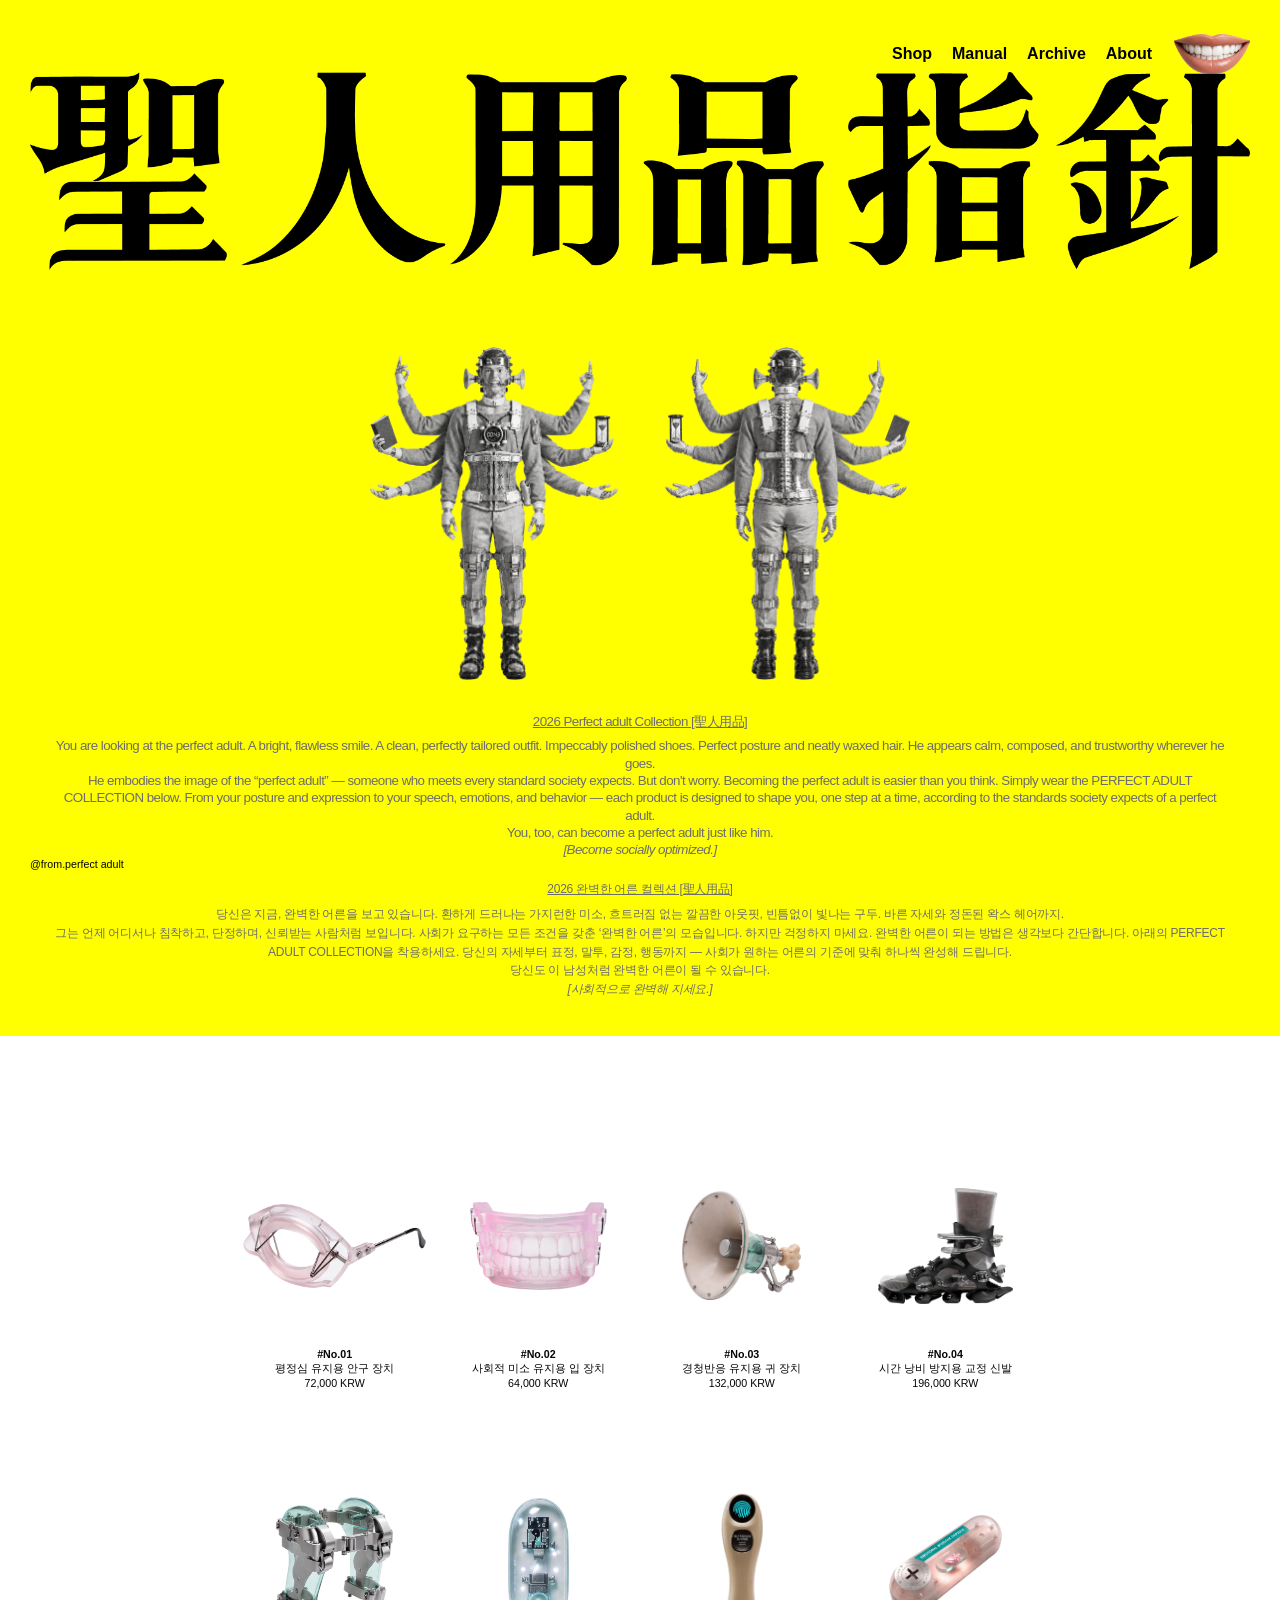
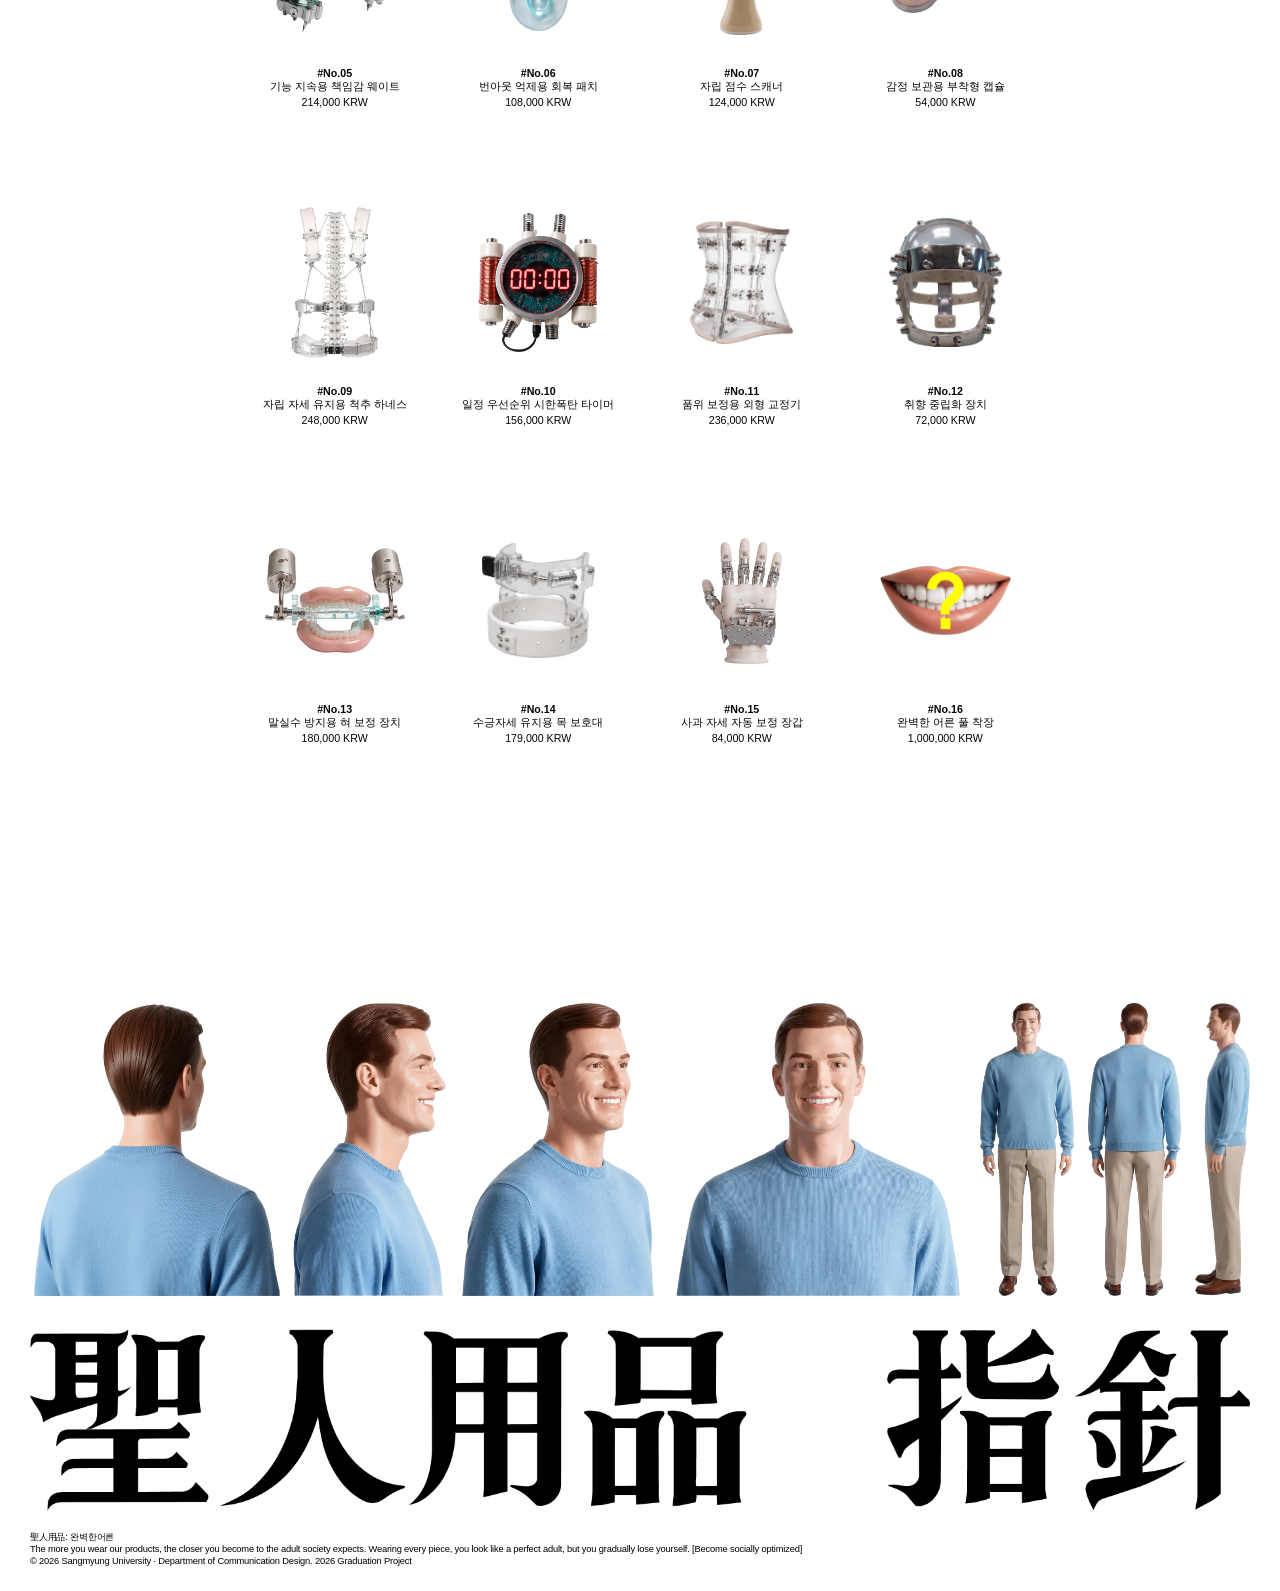
==== index.html @ efe11f48 "Clean manual logo ending and archive captions, isolate home font weights" ====
<!doctype html>
<html lang="ko">
  <head>
    <meta charset="UTF-8" />
    <meta name="viewport" content="width=device-width, initial-scale=1.0" />
    <title>聖人用品指針 | Shop</title>
    <link rel="stylesheet" href="css/font.css?v=20261017-3" />
    <link rel="stylesheet" href="css/common.css?v=20261019-header-2" />
    <link rel="stylesheet" href="css/product-cards.css?v=20261019-mobile-2" />
    <link rel="stylesheet" href="css/pages/home.css?v=20261019-kr-weight-2" />
  </head>
  <body data-page="shop">
    <script src="js/shared/data.js?v=20261017-product16-hq-1"></script>
    <script src="js/shared/common.js?v=20261019-header-2"></script>
    <script src="js/pages/home.js?v=20261017-webp-1"></script>
  </body>
</html>
---- css/font.css ----
@font-face {
  font-family: "Noto Sans KR";
  src: url("../assets/fonts/NotoSansKR-Variable.ttf") format("truetype");
  font-style: normal;
  font-weight: 100 900;
  font-display: swap;
}

@font-face {
  font-family: "SM3 Gyeonchul Myeongjo";
  src: url("../assets/fonts/SM3GyeonchulMyeongjo-Regular.otf") format("opentype");
  font-style: normal;
  font-weight: 400;
  font-display: swap;
}

@font-face {
  font-family: "Arial Narrow";
  src: url("../assets/fonts/ArialNarrow.ttf") format("truetype");
  font-style: normal;
  font-weight: 400;
  font-display: swap;
}

@font-face {
  font-family: "Arial Narrow";
  src: url("../assets/fonts/ArialNarrow-Bold.ttf") format("truetype");
  font-style: normal;
  font-weight: 700;
  font-display: swap;
}

@font-face {
  font-family: "Arial Narrow";
  src: url("../assets/fonts/ArialNarrow-Italic.ttf") format("truetype");
  font-style: italic;
  font-weight: 400;
  font-display: swap;
}

@font-face {
  font-family: "Arial Narrow";
  src: url("../assets/fonts/ArialNarrow-BoldItalic.ttf") format("truetype");
  font-style: italic;
  font-weight: 700;
  font-display: swap;
}

:root {
  --red: #000000;
  --ink: #050505;
  --muted: #b8b8b8;
  --page: #ffffff;
  --en-font: "Arial Narrow", Arial, var(--kr-font), sans-serif;
  --kr-font: Pretendard, "Noto Sans KR", "Helvetica Neue", Arial, sans-serif;
}
---- css/common.css ----
/*
  [모든 페이지 공통 수정 지도]
  - 전체 기본 글꼴/배경: html, body
  - 커서 이미지: html, body, body * 선택자
  - 상단 고정 영역: .top-bar
  - 우측 입술 버튼: .brand-toggle, .brand-mark
  - 좌측 한자 로고: .brand-title, .brand-logo
  - Shop/Manual/Archive/About 메뉴: .menu-panel, .side-nav
  - 메뉴 항목 사이 간격: .nav-primary-group
  - 메뉴얼·아카이브 공통 왼쪽 메뉴: .page-side-index, .page-side-nav
  - 왼쪽 아래 계정명: .footer-handle
  - 모든 페이지 마지막 큰 로고: .site-end, .site-end-logo
  - 마지막 설명 글: .site-end-copy
*/
* {
  box-sizing: border-box;
}

html,
body {
  margin: 0;
  width: 100%;
  min-height: 100%;
  overflow-x: hidden;
  overflow-y: auto;
  scrollbar-width: none;
  background: transparent;
  color: var(--ink);
  font-family: var(--en-font);
}

html::-webkit-scrollbar,
body::-webkit-scrollbar {
  display: none;
}

/*
  페이지 스크롤 고정 강도:
  mandatory = 휠을 놓으면 가장 가까운 구간에 확실하게 맞춤
  proximity = 구간 가까이에서만 부드럽게 맞춤
*/
html {
  scroll-snap-type: y proximity;
  scroll-behavior: smooth;
}

/* 메인은 첫 화면과 마지막 화면만 멈추고, 중간 내용은 자연스럽게 스크롤됩니다. */
.home-intro,
.detail-gallery,
.detail-related-message,
.detail-related-grid .product-tile,
.manual-intro,
.manual-section,
.archive-intro,
.archive-project,
.site-end {
  scroll-snap-align: start;
  scroll-snap-stop: normal;
}

/* 메인 첫 화면과 마지막 bottom_logo 영역은 정확히 멈춥니다. */
.home-intro,
.site-end {
  scroll-snap-stop: always;
}

a {
  color: inherit;
  text-decoration: none;
}

button,
a {
  -webkit-tap-highlight-color: transparent;
}

/* 전체 사이트 마우스 커서: 원본은 assets/Mouse cursor.webp 입니다. */
html,
body,
body *,
button,
a,
input,
select,
textarea,
[role="button"] {
  cursor:
    url("../assets/graphics/mouse-cursor-large.webp") 16 10,
    auto !important;
}

.site-frame {
  position: relative;
  width: 100vw;
  min-height: calc(2360px * var(--stage-scale, 1));
  overflow: visible;
  background: var(--page);
}

/* [상단 공통 정렬] 바깥 여백 30px / 같은 행의 세로 중앙에 로고·메뉴·입술 배치 */
:root {
  --header-inset: 30px;
  --header-row-height: 48px;
  --header-logo-width: 190px;
  --header-mark-width: 76px;
  --header-control-gap: 22px;
}

.top-bar {
  position: fixed;
  top: 0;
  left: 0;
  z-index: 30;
  width: 100vw;
  height: calc(var(--header-inset) * 2 + var(--header-row-height));
  display: flex;
  align-items: center;
  gap: var(--header-control-gap);
  padding: var(--header-inset);
  background: #fff;
}

.brand-toggle {
  /* 오른쪽 30px 여백은 .top-bar의 padding으로 맞춥니다. */
  position: relative;
  flex: 0 0 var(--header-mark-width);
  z-index: 33;
  display: flex;
  align-items: center;
  justify-content: center;
  width: var(--header-mark-width);
  height: var(--header-row-height);
  padding: 0;
  border: 0;
  background: transparent;
}

.brand-mark {
  display: block;
  width: 100%;
  height: 100%;
  object-fit: contain;
}

.brand-title {
  /* 왼쪽 30px 여백. 높이가 다른 메뉴·입술도 이 로고와 세로 중심선이 같습니다. */
  position: static;
  flex: 0 1 var(--header-logo-width);
  min-width: 0;
  display: flex;
  align-items: center;
  margin: 0;
}

.brand-home {
  width: 100%;
  display: inline-flex;
  align-items: center;
  justify-content: center;
}

.brand-logo {
  display: block;
  width: var(--header-logo-width);
  max-width: 100%;
  height: auto;
}

.menu-panel {
  /* 로고와 같은 행 안에서 세로 중앙 정렬. 입술 왼쪽 간격은 --header-control-gap입니다. */
  position: static;
  flex: 0 0 auto;
  margin-left: auto;
  z-index: 31;
  display: flex;
  align-items: center;
  width: auto;
  height: var(--header-row-height);
  padding: 0;
  background: transparent;
  transition:
    opacity 160ms ease,
    visibility 160ms ease;
}

.side-nav {
  font-family: var(--en-font);
  font-size: 16px;
  font-weight: 700;
  font-style: normal;
  line-height: 1;
}

.side-nav {
  display: flex;
  align-items: center;
}

.nav-primary-group {
  /* Shop, Manual, Archive, About 사이의 간격입니다. */
  display: flex;
  align-items: center;
  gap: 20px;
}

.nav-primary-group {
  margin: 0;
}

/* 메뉴얼·아카이브 왼쪽 메뉴는 항상 여기서 함께 조정합니다. */
.page-side-index {
  position: fixed;
  top: 128px;
  left: 30px;
  z-index: 21;
  width: clamp(150px, 11vw, 210px);
  max-height: calc(100svh - 152px);
  overflow-y: auto;
  overscroll-behavior: contain;
  background: #fff;
  color: #000;
  font-family: var(--en-font);
  font-size: 12px;
  font-weight: 400;
  line-height: 1.3;
}

.page-side-nav {
  display: grid;
  justify-items: start;
  gap: 3px;
}

.site-frame :is(.side-nav, .manual-side-nav, .archive-section-nav, .collection-index) a {
  display: block;
  margin: 0;
  color: #000;
  opacity: 1;
  white-space: nowrap;
  transition: opacity 180ms ease;
}

.site-frame .page-side-nav a {
  white-space: normal;
  word-break: keep-all;
}

.side-nav a.active {
  font-weight: inherit;
}

/* 투명하게 사라져 모든 페이지의 실제 배경색에 자연스럽게 섞입니다. */
@media (hover: hover) and (pointer: fine) {
  .site-frame :is(.side-nav, .manual-side-nav, .archive-section-nav, .collection-index) a:hover {
    opacity: 0;
  }
}

.site-frame :is(.side-nav, .manual-side-nav, .archive-section-nav, .collection-index) a:focus-visible {
  opacity: 1;
  outline: 1px solid currentColor;
  outline-offset: 4px;
}

@media (prefers-reduced-motion: reduce) {
  .site-frame :is(.side-nav, .manual-side-nav, .archive-section-nav, .collection-index) a {
    transition: none;
  }
}

.collection-index {
  display: none;
}

.menus-hidden .menu-panel {
  opacity: 0;
  pointer-events: none;
  visibility: hidden;
}

.footer-handle {
  position: fixed;
  left: calc(30px * var(--stage-scale, 1));
  bottom: calc(32px * var(--stage-scale, 1));
  z-index: 20;
  margin: 0;
  font-size: calc(16px * var(--stage-scale, 1));
  transition: opacity 180ms ease;
}

.site-end-visible .footer-handle {
  opacity: 0;
  pointer-events: none;
}

/* 모든 페이지의 마지막 화면: 로고 크기와 위 간격은 여기서 조정합니다. */
.site-end {
  position: relative;
  z-index: 2;
  width: 100%;
  padding: calc(5px * var(--stage-scale, 1)) 30px 24px;
  background: #fff;
  color: #000;
}

.site-end-logo {
  display: block;
  width: 100%;
  height: auto;
}

/* 하단 프로젝트 정보: 공통 영문 폰트 / 14px / 행간 18px / 자간 -2% */
.site-end-copy {
  margin-top: calc(30px * var(--stage-scale, 1));
  font-family: var(--en-font);
  font-size: calc(14px * var(--stage-scale, 1));
  font-weight: 500;
  line-height: calc(18px * var(--stage-scale, 1));
  letter-spacing: -0.02em;
}

.site-end-copy p {
  margin: 0;
}

@media (max-width: 760px) {
  .page-side-index {
    position: relative;
    top: auto;
    left: auto;
    width: auto;
    max-height: none;
    overflow: visible;
    margin: 128px 16px 48px;
  }

  .page-side-nav {
    display: flex;
    flex-wrap: wrap;
    gap: 8px 18px;
  }

  html {
    scroll-snap-type: y proximity;
  }

  .site-end {
    padding: 90px 16px 18px;
  }

  .site-end-copy {
    margin-top: 10px;
    font-size: 10px;
    line-height: 13px;
  }

  :root {
    /* 모바일도 바깥 여백 30px. 좁은 화면은 로고 폭을 줄여 메뉴와 겹치지 않게 합니다. */
    --header-logo-width: clamp(48px, calc(100vw - 280px), 140px);
    --header-mark-width: 54px;
    --header-control-gap: 8px;
  }

  .side-nav {
    font-size: 12px;
  }

  .nav-primary-group {
    gap: 6px;
  }
}
---- css/product-cards.css ----
/*
  [제품 카드 수정 지도]
  - 카드 하나의 기본 크기: .product-tile
  - 제품별 PNG 크기: 각 .product-tile[data-slot="번호"]의 --image-width
  - 제품별 착용컷 크기: --model-image-width
  - 이미지 영역 높이: .product-link
  - 기본 제품 이미지: .product-image
  - 마우스 오버 착용 이미지: .product-hover-image
  - 번호 글자: .product-number
  - 한글 제품명: .product-name
  - 가격: .product-price
*/
.product-tile {
  position: relative;
  --image-max-height: 270px;
  --model-image-width: var(--image-width);
  --model-image-max-height: 270px;
  width: calc(300px * var(--stage-scale, 1));
  min-height: calc(365px * var(--stage-scale, 1));
  text-align: center;
}

/* 상품별 제품 PNG 너비 조정은 --image-width에서 하면 됩니다. */
/* 상품별 인물 착용컷 PNG 너비 조정은 --model-image-width에서 하면 됩니다. */
.product-tile[data-slot="1"] {
  --image-width: 275px;
  --model-image-width: 240px;
}

.product-tile[data-slot="2"] {
  --image-width: 205px;
  --model-image-width: 240px;
}

.product-tile[data-slot="3"] {
  --image-width: 179px;
  --model-image-width: 240px;
}

.product-tile[data-slot="4"] {
  --image-width: 202px;
  --model-image-width: 240px;
}

.product-tile[data-slot="5"] {
  --image-width: 175px;
  --model-image-width: 240px;
}

.product-tile[data-slot="6"] {
  --image-width: 91px;
  --model-image-width: 240px;
}

.product-tile[data-slot="7"] {
  --image-width: 65px;
  --model-image-width: 240px;
}

.product-tile[data-slot="8"] {
  --image-width: 170px;
  --model-image-width: 240px;
}

.product-tile[data-slot="9"] {
  --image-width: 130px;
  --model-image-width: 240px;
}

/* 10번 제품: 제품 이미지와 인물 이미지 크기를 각각 조정 */
.product-tile[data-slot="10"] {
  --image-width: 180px;
  --image-max-height: 240px;
  --model-image-width: 230px;
  --model-image-max-height: 270px;
}

/* 11번 제품 */
.product-tile[data-slot="11"] {
  --image-width: 155px;
  --image-max-height: 240px;
  --model-image-width: 230px;
  --model-image-max-height: 270px;
}

/* 12번 제품 */
.product-tile[data-slot="12"] {
  --image-width: 170px;
  --image-max-height: 270px;
  --model-image-width: 230px;
  --model-image-max-height: 270px;
}

/* 13번 제품 */
.product-tile[data-slot="13"] {
  --image-width: 210px;
  --image-max-height: 270px;
  --model-image-width: 230px;
  --model-image-max-height: 270px;
}

/* 14번 제품 */
.product-tile[data-slot="14"] {
  --image-width: 170px;
  --image-max-height: 270px;
  --model-image-width: 230px;
  --model-image-max-height: 270px;
}

.product-tile[data-slot="15"] {
  --image-width: 120px;
  --model-image-width: 230px;
}

.product-tile[data-slot="16"] {
  --image-width: 200px;
  --model-image-width: 230px;
}

.product-link {
  /* 이미지가 들어가는 고정 높이 영역입니다. */
  position: relative;
  display: flex;
  align-items: center;
  justify-content: center;
  width: 100%;
  height: calc(270px * var(--stage-scale, 1));
}

.product-image {
  /* 기본 제품 PNG의 실제 표시 크기와 위치입니다. */
  display: block;
  width: calc(var(--image-width, 250px) * var(--stage-scale, 1));
  height: auto;
  max-width: 100%;
  max-height: calc(var(--image-max-height, 270px) * var(--stage-scale, 1));
  object-fit: contain;
  cursor: pointer;
  opacity: 1;
  transition:
    opacity 500ms ease,
    filter 500ms ease;
}

.product-hover-image {
  /* 마우스를 올렸을 때 나타나는 착용컷의 크기와 위치입니다. */
  position: absolute;
  top: 50%;
  left: 50%;
  display: block;
  width: calc(
    var(--model-image-width, var(--image-width, 250px)) * var(--stage-scale, 1)
  );
  height: auto;
  max-width: 100%;
  max-height: calc(
    var(--model-image-max-height, 270px) * var(--stage-scale, 1)
  );
  object-fit: contain;
  opacity: 0;
  pointer-events: none;
  transform: translate(-50%, -50%);
  transition:
    opacity 500ms ease,
    filter 500ms ease;
}

.product-link:hover .product-image {
  filter: contrast(1.04) saturate(1.05);
}

.product-tile.is-model-visible .product-image {
  opacity: 0;
}

.product-tile.is-model-visible .product-hover-image {
  opacity: 1;
  filter: contrast(1.04) saturate(1.05);
}

/* 제품 번호, 이름과 가격 폰트/간격 조정은 여기서 하면 됩니다. */
.product-number {
  margin: calc(20px * var(--stage-scale, 1)) 0
    calc(4px * var(--stage-scale, 1));
  font-family: var(--en-font);
  font-size: calc(16px * var(--stage-scale, 1));
  font-weight: 900;
  line-height: 1;
}

.product-name {
  display: flex;
  align-items: flex-start;
  justify-content: center;
  min-height: calc(4px * var(--stage-scale, 1));
  margin: 0 0 calc(7px * var(--stage-scale, 1));
  font-size: calc(16px * var(--stage-scale, 1));
  font-weight: 900;
  line-height: 1.05;
  text-transform: uppercase;
  word-break: keep-all;
}

.product-price {
  margin: 0;
  font-family: var(--en-font);
  font-size: calc(16px * var(--stage-scale, 1));
  line-height: 1;
}

/* [모바일 상품 카드] PC 축소 비율 대신 각 열의 가운데에 맞춥니다.
   메인 상품 목록과 상세페이지 하단 목록에 함께 적용됩니다. */
@media (max-width: 760px) {
  .product-tile {
    --stage-scale: 1;
    width: 100%;
    min-width: 0;
    min-height: 0;
    justify-self: center;
  }

  .product-link {
    height: clamp(150px, 40vw, 240px);
  }

  .product-image,
  .product-hover-image {
    max-height: 100%;
  }

  .product-number {
    margin: 16px 0 4px;
    font-size: 14px;
  }

  .product-name {
    font-size: 14px;
    line-height: 1.3;
  }

  .product-price {
    font-size: 14px;
  }
}
---- css/pages/home.css ----
/*
  [메인페이지 수정 지도]
  - 페이지 전체 30px 여백: .shop-page
  - 첫 화면 높이/위치/세 칸 구성: .home-intro
  - 영문 글꼴: .intro-copy-english
  - 한글 글꼴: .intro-copy-korean
  - 중앙 인물 전체 크기와 위치: .intro-hero-figure, .intro-hero-image-pair
  - 앞 흑백 이미지: .intro-hero-image-front-gray
  - 앞 컬러 이미지: .intro-hero-image-front-color
  - 뒤 흑백 이미지: .intro-hero-image-back-gray
  - 뒤 컬러 이미지: .intro-hero-image-back-color
  - 두 번째 인물 각도 이미지: .people-section, .people-image
  - 제품 목록 위치와 간격: .shop-grid
  - 제품 목록과 하단 사람 이미지 사이 간격: .shop-section
*/
body[data-page="shop"] .site-frame {
  min-height: calc(3650px * var(--stage-scale, 1));
  background: #fff;
}

.shop-page {
  /* [메인 한글 굵기] 100~900. 400 = 보통, 700 = 굵게.
     메뉴얼의 --manual-kr-*-weight와 서로 독립적입니다. */
  --home-kr-intro-weight: 400; /* 노란 배경의 한글 소개문·제목 */
  --home-kr-product-weight: 400; /* 상품 목록의 한글 제품명 */
  position: relative;
  min-height: calc(3650px * var(--stage-scale, 1));
  /* 화면 크기와 관계없이 실제 30px 바깥 여백 */
  padding: 0 30px 30px;
  background: #fff;
}

body[data-page="shop"] .top-bar {
  background: #ffff00;
}

body[data-page="shop"].shop-products-visible .top-bar {
  background: #fff;
}

body[data-page="shop"] .brand-title {
  display: none;
}

body[data-page="shop"] .footer-handle {
  left: 30px;
  bottom: 30px;
}

.home-scroll-logo {
  position: fixed;
  top: calc(108px * var(--stage-scale, 1));
  left: 50%;
  z-index: 32;
  display: block;
  width: calc(100vw - 60px);
  transform: translateX(-50%);
  transform-origin: left top;
  transition:
    top 220ms ease,
    left 220ms ease,
    width 220ms ease,
    transform 220ms ease;
}

.home-scroll-logo.is-small {
  /* 공통 헤더 행의 중심선에 맞춥니다. 334/2054는 로고 원본의 세로/가로 비율입니다. */
  top: calc(var(--header-inset) + (var(--header-row-height) - var(--header-logo-width) * 334 / 2054) / 2);
  left: var(--header-inset);
  width: var(--header-logo-width);
  transform: none;
}

.home-scroll-logo img {
  display: block;
  width: 100%;
  height: auto;
}

/* 첫 화면: 큰 로고 아래 정면/뒷면 이미지와 소개문 */
.home-intro {
  position: relative;
  display: flex;
  flex-direction: column;
  align-items: center;
  justify-content: flex-start;
  width: calc(100% + 60px);
  min-height: 100vh;
  margin: 0 -30px;
  padding: calc(520px * var(--stage-scale, 1)) 0
    calc(56px * var(--stage-scale, 1));
  overflow: visible;
  background: #ffff00;
}

.intro-hero-figure {
  display: grid;
  grid-template-columns: repeat(2, auto);
  align-items: end;
  justify-content: center;
  column-gap: calc(70px * var(--stage-scale, 1));
  width: 100%;
  margin: 0 0 calc(50px * var(--stage-scale, 1));
}

.intro-hero-image-pair {
  position: relative;
  display: block;
  height: calc(500px * var(--stage-scale, 1));
  max-height: 60vh;
}

.intro-hero-image-pair-front {
  aspect-ratio: 997 / 1343;
}

.intro-hero-image-pair-back {
  aspect-ratio: 984 / 1339;
}

.intro-hero-image {
  position: absolute;
  inset: 0;
  display: block;
  width: 100%;
  height: 100%;
  object-fit: fill;
  object-position: center center;
}

/* 인물 이미지 개별 위치/크기 조정:
   컬러 이미지는 흑백 이미지와 같은 캔버스로 맞춘 aligned 파일을 사용합니다.
   translate(X, Y): 위치입니다. 예) translate(10px, -20px)
   scale(1): 크기입니다. 예) scale(1.05)는 5% 크게, scale(0.95)는 5% 작게
   그래도 미세하게 어긋나면 아래 translate/scale 값만 조절하세요.
*/

/* 앞모습 흑백 이미지 위치/크기 */
.intro-hero-image-front-gray {
  transform: translate(0, 0) scale(1);
}

/* 앞모습 컬러 이미지 위치/크기 */
.intro-hero-image-front-color {
  transform: translate(0, 0) scale(1);
}

/* 뒷모습 흑백 이미지 위치/크기 */
.intro-hero-image-back-gray {
  transform: translate(0, 0) scale(1);
}

/* 뒷모습 컬러 이미지 위치/크기 */
.intro-hero-image-back-color {
  transform: translate(0, 0) scale(1);
}

.intro-hero-image-color {
  opacity: 0;
  transition:
    opacity 180ms ease,
    transform 180ms ease;
}

@media (hover: hover) {
  .intro-hero-image-pair:hover .intro-hero-image-color {
    opacity: 1;
  }
}

.intro-hero-image-pair.is-color-visible .intro-hero-image-color {
  opacity: 1;
}

.intro-copy {
  position: relative;
  z-index: 2;
  width: min(calc(1760px * var(--stage-scale, 1)), 100%);
  color: #6d6d6d;
}
/* 소개글 */
/* 영문 폰트: 20px / 행간 28px / 자간 -3% */
.intro-copy-english {
  font-family: var(--en-font);
  font-size: calc(20px * var(--stage-scale, 1));
  line-height: calc(26px * var(--stage-scale, 1));
  letter-spacing: -0.04em;
  text-align: center;
}

/* 한글 폰트: 22px / 행간 26px / 자간 -2% */
.intro-copy-korean {
  margin-top: calc(32px * var(--stage-scale, 1));
  font-family: var(--kr-font);
  font-weight: var(--home-kr-intro-weight);
  font-size: calc(18px * var(--stage-scale, 1));
  line-height: calc(28px * var(--stage-scale, 1));
  letter-spacing: -0.02em;
  text-align: center;
  word-break: keep-all;
  overflow-wrap: normal;
}

.intro-copy h2 {
  margin: 0 0 calc(10px * var(--stage-scale, 1));
  font: inherit;
  font-weight: inherit;
  text-decoration: underline;
  text-underline-offset: calc(2px * var(--stage-scale, 1));
}

.intro-copy p {
  margin: 0;
}

/* 공유 카드의 900 굵기를 메인 한글 제품명에만 별도 설정합니다. */
.shop-page .product-name {
  font-weight: var(--home-kr-product-weight);
}

.intro-copy em {
  font-style: italic;
}

/* 두 번째 화면: 합쳐 둔 인물 이미지는 크기만 여기서 조절합니다. */
.people-section {
  display: flex;
  align-items: flex-end;
  justify-content: center;
  width: 100%;
  min-height: auto;
  padding: 0;
  overflow: visible;
  background: #fff;
}

.people-image {
  display: block;
  width: 100%;
  height: auto;
  object-fit: contain;
  object-position: center bottom;
}

.shop-section {
  position: relative;
  /* 제품 목록과 아래 사람 이미지 사이 간격: 숫자를 키우면 사람 이미지가 더 아래로 내려갑니다. */
  min-height: calc(2350px * var(--stage-scale, 1));
  background: #fff;
}

/* 메인 상품 위치 조정: 전체 위치와 간격은 여기서 바꾸면 됩니다. */
.shop-grid {
  position: absolute;
  top: calc(180px * var(--stage-scale, 1));
  left: calc(307px * var(--stage-scale, 1));
  right: calc(307px * var(--stage-scale, 1));
  display: grid;
  grid-template-columns: repeat(4, calc(300px * var(--stage-scale, 1)));
  justify-content: space-between;
  row-gap: calc(110px * var(--stage-scale, 1));
  min-height: calc(1800px * var(--stage-scale, 1));
}

@media (max-width: 760px) {
  body[data-page="shop"] .site-frame,
  .shop-page {
    min-height: 0;
  }

  /* [모바일 상품 목록] 2열 중앙 정렬. 목록 높이는 상품 개수에 맞춰 늘어납니다. */
  .shop-section {
    min-height: 0;
    padding: 72px 0 64px;
  }

  .shop-grid {
    position: static;
    inset: auto;
    width: 100%;
    min-height: 0;
    grid-template-columns: repeat(2, minmax(0, 1fr));
    justify-content: center;
    justify-items: center;
    gap: 36px 16px;
  }

  /* 컬렉션 필터 결과가 홀수 개면 마지막 상품도 화면 가운데에 둡니다. */
  .shop-grid > .product-tile:last-child:nth-child(odd) {
    grid-column: 1 / -1;
    width: calc((100% - 16px) / 2);
  }

  .home-scroll-logo {
    top: 22vw;
    width: calc(100vw - 60px);
  }


  .home-intro {
    min-height: 100svh;
    padding-top: 46vw;
  }

  .intro-hero-figure {
    grid-template-columns: repeat(2, minmax(0, 1fr));
    column-gap: 18px;
    margin-bottom: 28px;
  }

  .intro-hero-image-pair {
    width: 100%;
    height: auto;
    max-height: none;
  }

  .intro-copy {
    width: 100%;
  }

  .intro-copy,
  .intro-copy-korean {
    text-align: center;
  }

  .intro-copy-english {
    font-size: 15px;
    line-height: 20px;
  }

  .intro-copy-korean {
    font-size: 15px;
    line-height: 22px;
  }
}
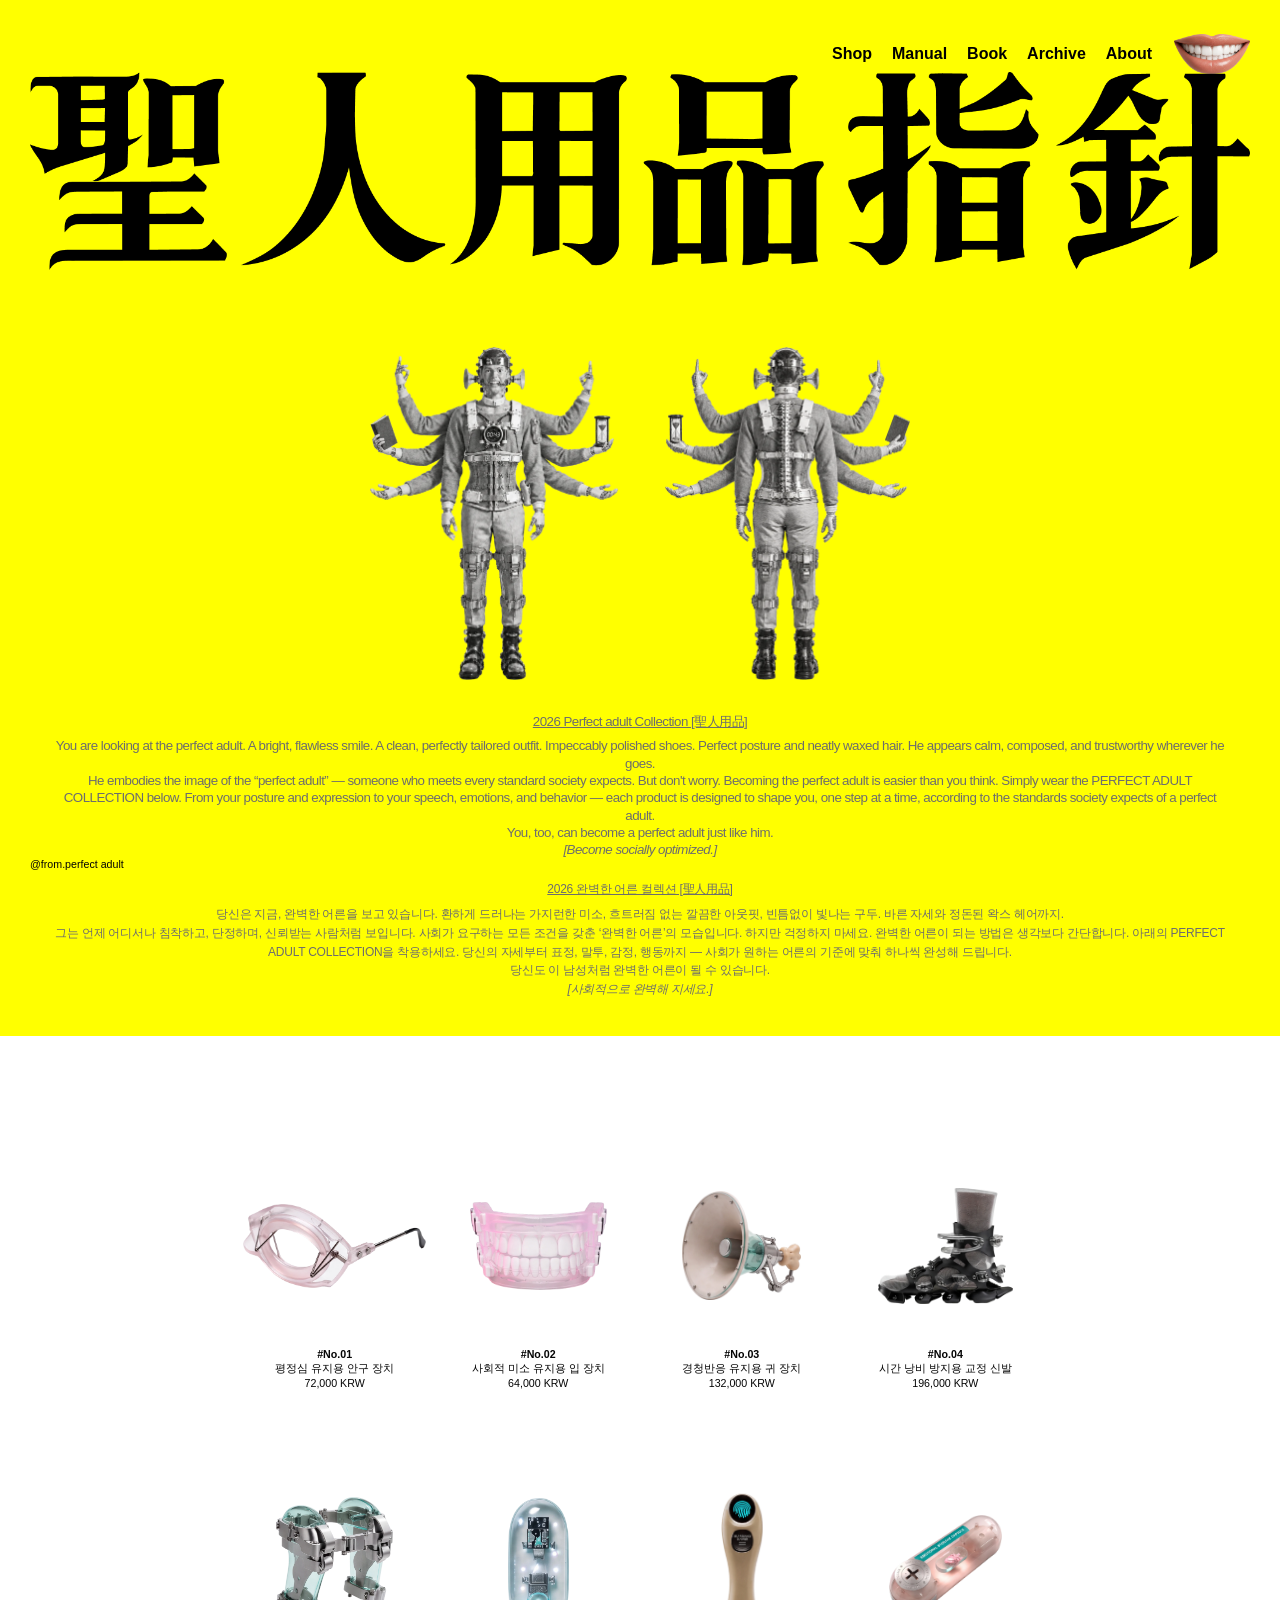
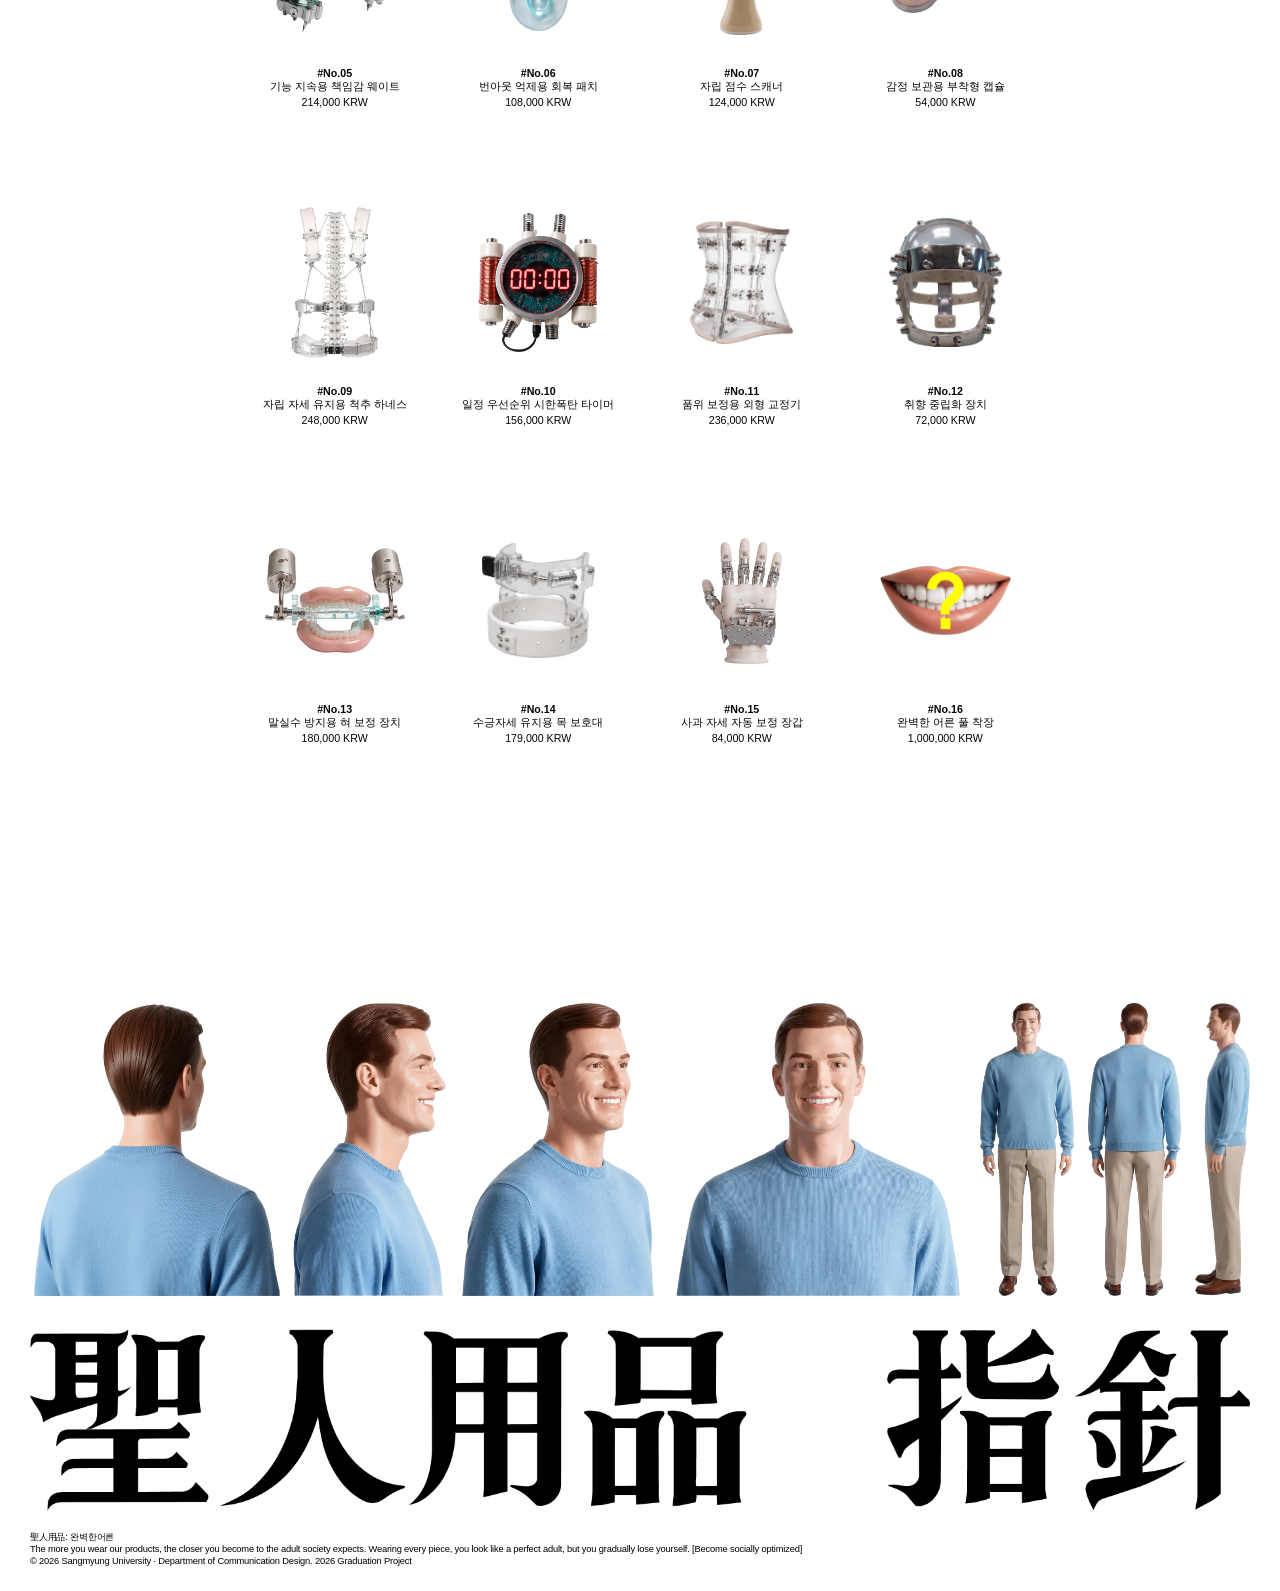
==== commit 9ab7d738: "Add Book publication gallery with editable images and shared navigation" ====
--- a/index.html
+++ b/index.html
@@ -5,13 +5,13 @@
     <meta name="viewport" content="width=device-width, initial-scale=1.0" />
     <title>聖人用品指針 | Shop</title>
     <link rel="stylesheet" href="css/font.css?v=20261017-3" />
-    <link rel="stylesheet" href="css/common.css?v=20261019-header-2" />
+    <link rel="stylesheet" href="css/common.css?v=20261019-book-nav-3" />
     <link rel="stylesheet" href="css/product-cards.css?v=20261019-mobile-2" />
     <link rel="stylesheet" href="css/pages/home.css?v=20261019-kr-weight-2" />
   </head>
   <body data-page="shop">
     <script src="js/shared/data.js?v=20261017-product16-hq-1"></script>
-    <script src="js/shared/common.js?v=20261019-header-2"></script>
+    <script src="js/shared/common.js?v=20261019-book-nav-3"></script>
     <script src="js/pages/home.js?v=20261017-webp-1"></script>
   </body>
 </html>
--- a/css/common.css
+++ b/css/common.css
@@ -197,7 +197,7 @@
 }
 
 .nav-primary-group {
-  /* Shop, Manual, Archive, About 사이의 간격입니다. */
+  /* Shop, Manual, Book, Archive, About 사이의 간격입니다. */
   display: flex;
   align-items: center;
   gap: 20px;
@@ -356,7 +356,7 @@
 
   :root {
     /* 모바일도 바깥 여백 30px. 좁은 화면은 로고 폭을 줄여 메뉴와 겹치지 않게 합니다. */
-    --header-logo-width: clamp(48px, calc(100vw - 280px), 140px);
+    --header-logo-width: clamp(48px, calc(100vw - 315px), 140px);
     --header-mark-width: 54px;
     --header-control-gap: 8px;
   }
@@ -369,3 +369,14 @@
     gap: 6px;
   }
 }
+
+/* Book 메뉴를 포함해도 30px 바깥 여백 안에 들어오도록 작은 휴대폰은 메뉴만 두 줄로 배치합니다.
+   메뉴 묶음의 세로 중앙은 로고·입술과 같은 헤더 행에 맞춰집니다. */
+@media (max-width: 360px) {
+  .nav-primary-group {
+    max-width: 132px;
+    flex-wrap: wrap;
+    justify-content: flex-end;
+    gap: 8px 6px;
+  }
+}
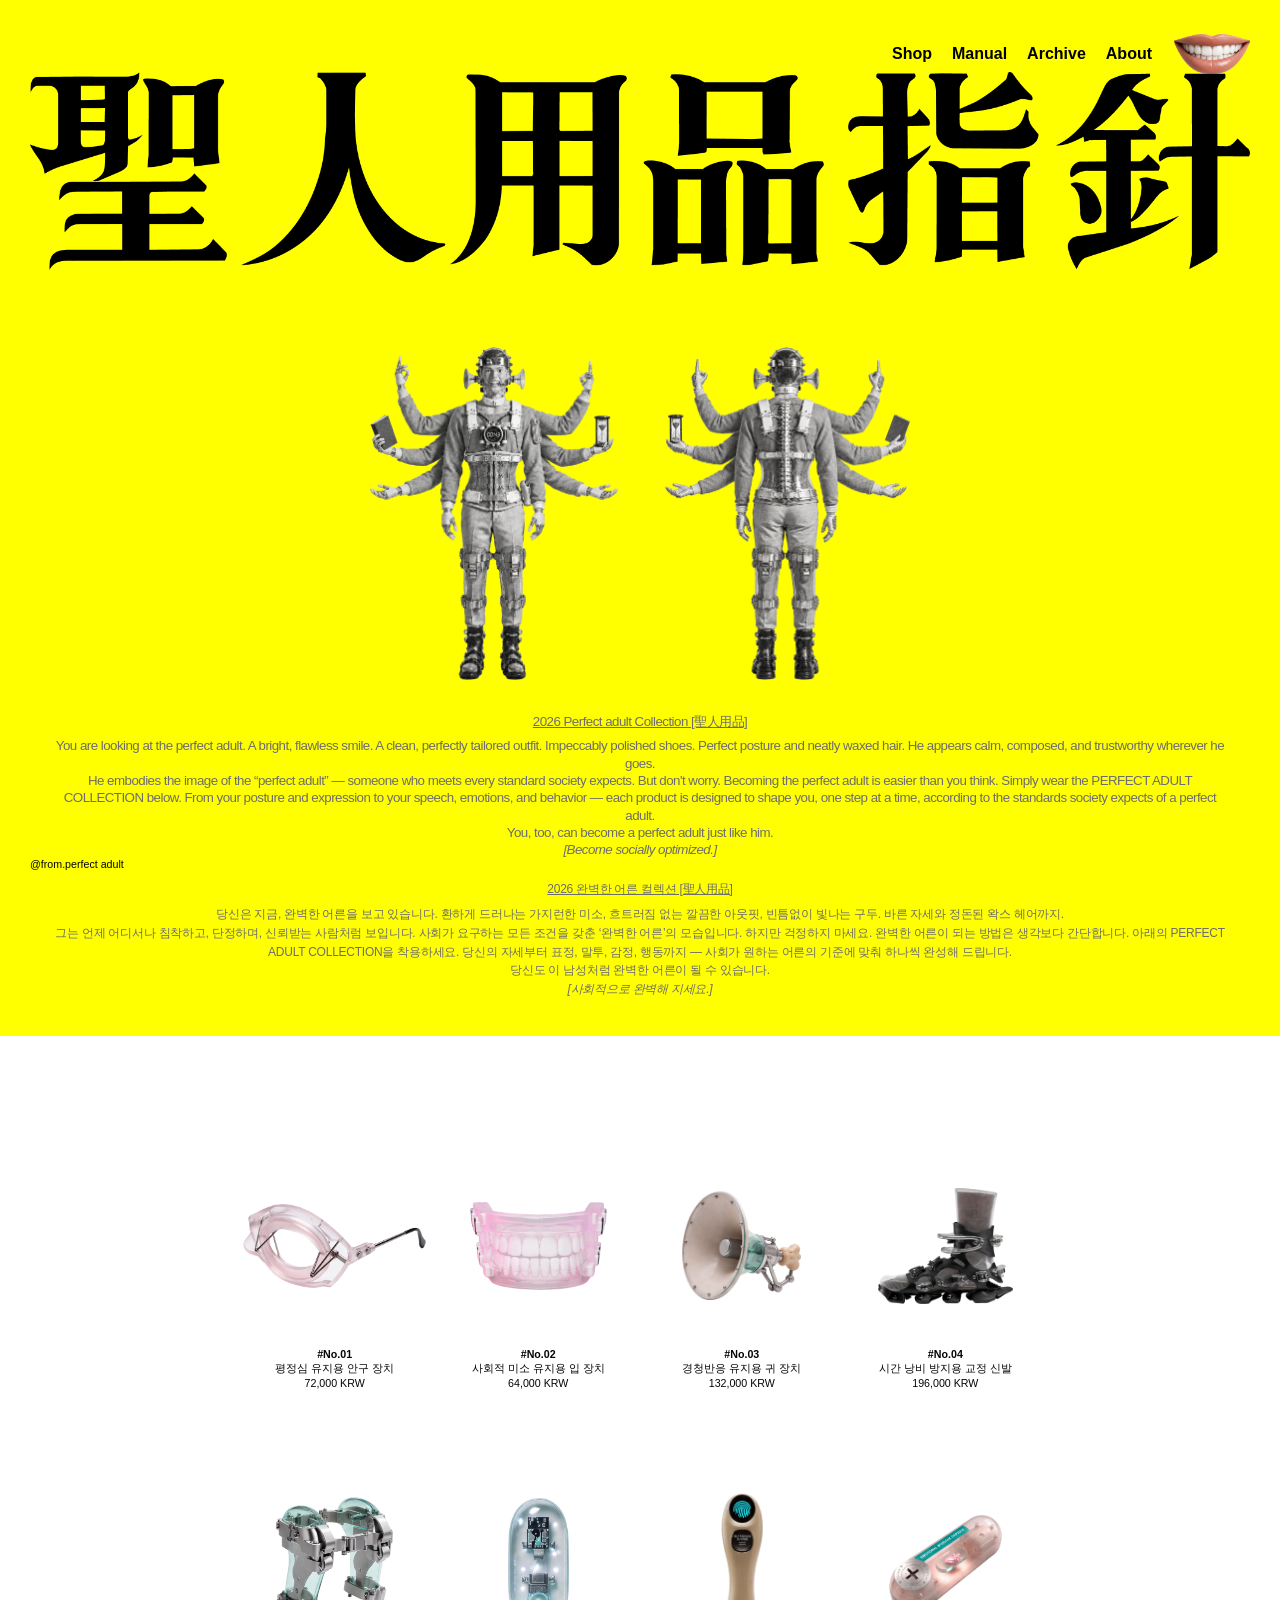
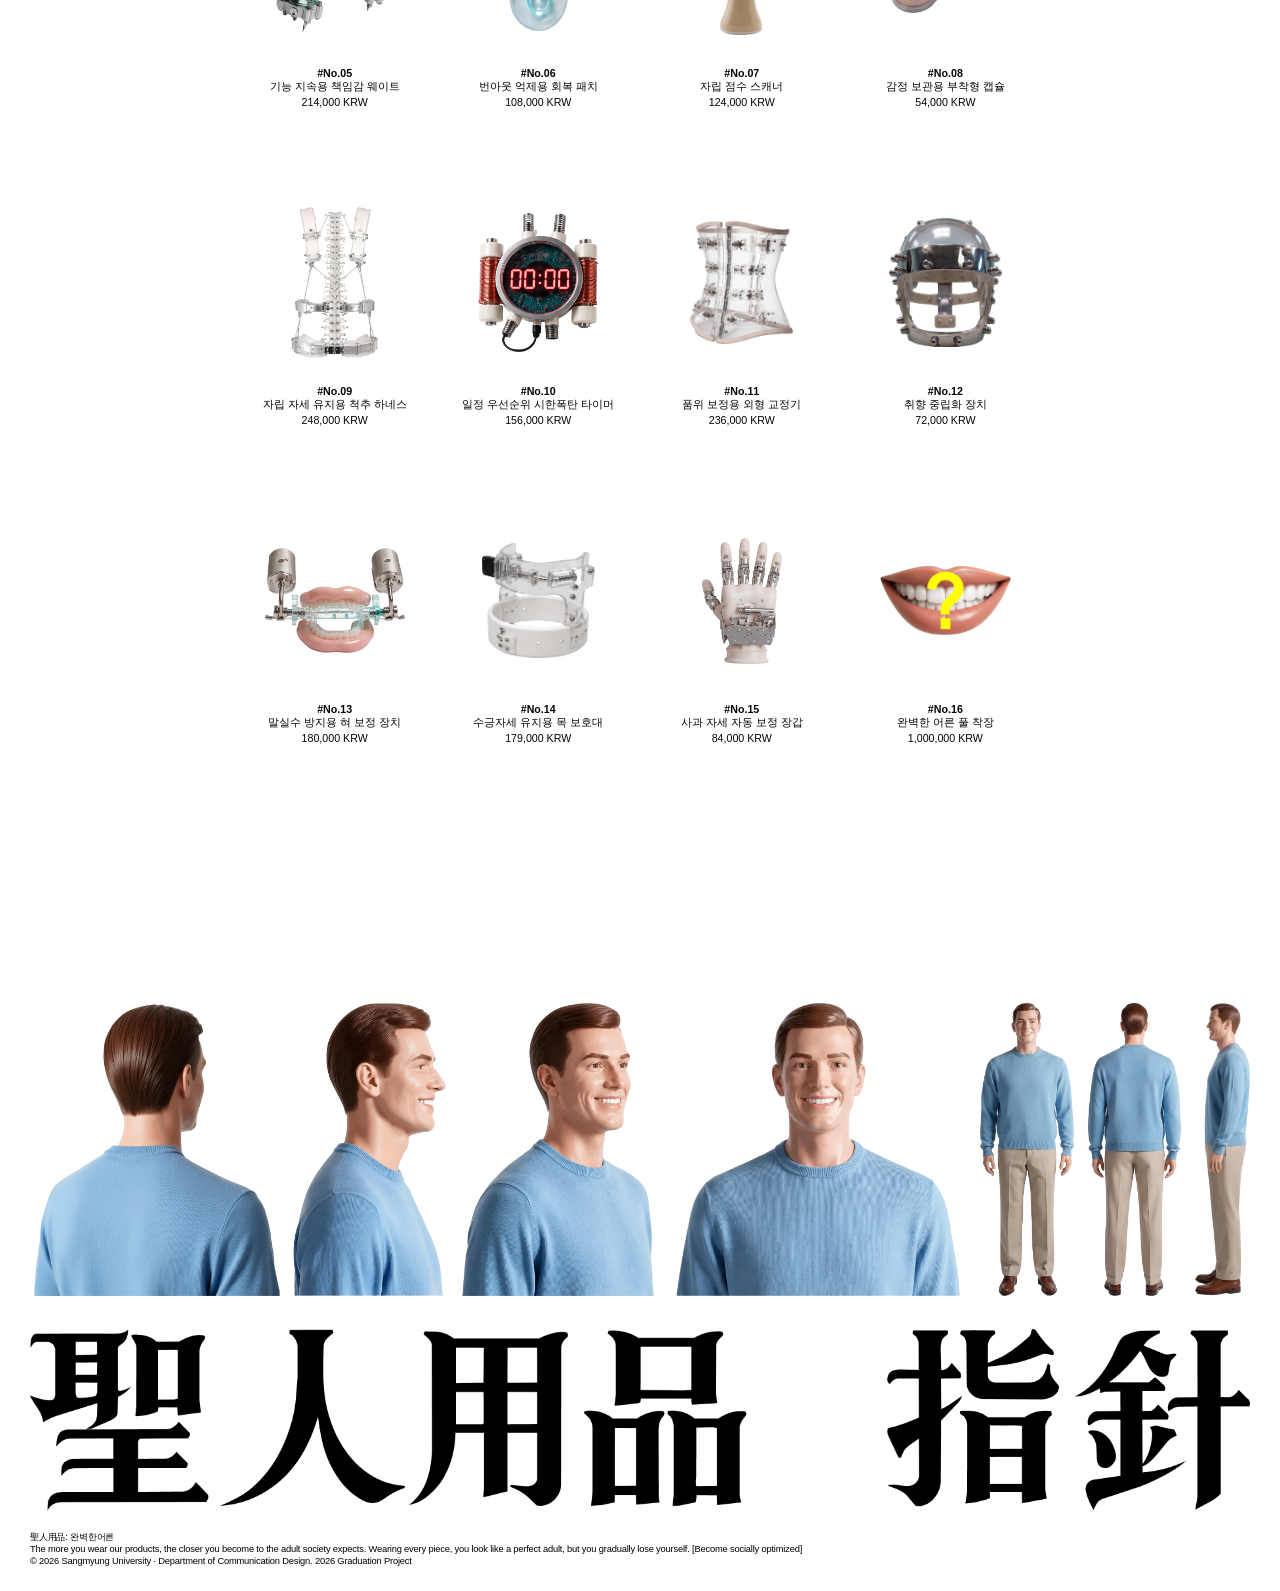
==== commit 2f28c0e9: "Remove Book page and fix Safari hero transparency and product typography" ====
--- a/index.html
+++ b/index.html
@@ -4,14 +4,16 @@
     <meta charset="UTF-8" />
     <meta name="viewport" content="width=device-width, initial-scale=1.0" />
     <title>聖人用品指針 | Shop</title>
-    <link rel="stylesheet" href="css/font.css?v=20261017-3" />
-    <link rel="stylesheet" href="css/common.css?v=20261019-book-nav-3" />
+    <link rel="stylesheet" href="css/font.css?v=20261021-safari-fonts-1" />
+    <link rel="stylesheet" href="css/common.css?v=20261021-safari-fonts-1" />
     <link rel="stylesheet" href="css/product-cards.css?v=20261019-mobile-2" />
     <link rel="stylesheet" href="css/pages/home.css?v=20261019-kr-weight-2" />
+    <link rel="stylesheet" href="css/browser-compat.css?v=20261021-safari-fonts-1" />
   </head>
   <body data-page="shop">
     <script src="js/shared/data.js?v=20261017-product16-hq-1"></script>
-    <script src="js/shared/common.js?v=20261019-book-nav-3"></script>
-    <script src="js/pages/home.js?v=20261017-webp-1"></script>
+    <script src="js/shared/image-fallbacks.js?v=20261021-safari-fonts-1"></script>
+    <script src="js/shared/common.js?v=20261021-safari-fonts-1"></script>
+    <script src="js/pages/home.js?v=20261020-all-pages-4"></script>
   </body>
 </html>
--- a/css/font.css
+++ b/css/font.css
@@ -54,3 +54,59 @@
   --en-font: "Arial Narrow", Arial, var(--kr-font), sans-serif;
   --kr-font: Pretendard, "Noto Sans KR", "Helvetica Neue", Arial, sans-serif;
 }
+
+/* 현재 사이트 글자만 포함한 동일 원본의 웹용 파일. 큰 제품명은 가상 Bold를 사용하지 않습니다. */
+@font-face {
+  font-family: "Perfect Display";
+  src: url("../assets/fonts/web/SM3GyeonchulMyeongjo-Display.woff2") format("woff2");
+  font-style: normal;
+  font-weight: 400;
+  font-display: swap;
+}
+
+/* 구형 Safari에서 가변 폰트의 기본 Thin 축으로 표시되지 않도록 굵기를 고정합니다. */
+@font-face {
+  font-family: "Perfect Noto KR";
+  src: url("../assets/fonts/web/NotoSansKR-400.woff2") format("woff2");
+  font-style: normal;
+  font-weight: 400;
+  font-display: swap;
+}
+@font-face {
+  font-family: "Perfect Noto KR";
+  src: url("../assets/fonts/web/NotoSansKR-500.woff2") format("woff2");
+  font-style: normal;
+  font-weight: 500;
+  font-display: swap;
+}
+@font-face {
+  font-family: "Perfect Noto KR";
+  src: url("../assets/fonts/web/NotoSansKR-600.woff2") format("woff2");
+  font-style: normal;
+  font-weight: 600;
+  font-display: swap;
+}
+@font-face {
+  font-family: "Perfect Noto KR";
+  src: url("../assets/fonts/web/NotoSansKR-700.woff2") format("woff2");
+  font-style: normal;
+  font-weight: 700;
+  font-display: swap;
+}
+@font-face {
+  font-family: "Perfect Noto KR";
+  src: url("../assets/fonts/web/NotoSansKR-800.woff2") format("woff2");
+  font-style: normal;
+  font-weight: 800;
+  font-display: swap;
+}
+@font-face {
+  font-family: "Perfect Noto KR";
+  src: url("../assets/fonts/web/NotoSansKR-900.woff2") format("woff2");
+  font-style: normal;
+  font-weight: 900;
+  font-display: swap;
+}
+.image-format-fallback {
+  --kr-font: "Perfect Noto KR", "Noto Sans KR", sans-serif;
+}
--- a/css/common.css
+++ b/css/common.css
@@ -197,7 +197,7 @@
 }
 
 .nav-primary-group {
-  /* Shop, Manual, Book, Archive, About 사이의 간격입니다. */
+  /* Shop, Manual, Archive, About 사이의 간격입니다. */
   display: flex;
   align-items: center;
   gap: 20px;
@@ -356,7 +356,7 @@
 
   :root {
     /* 모바일도 바깥 여백 30px. 좁은 화면은 로고 폭을 줄여 메뉴와 겹치지 않게 합니다. */
-    --header-logo-width: clamp(48px, calc(100vw - 315px), 140px);
+    --header-logo-width: clamp(48px, calc(100vw - 280px), 140px);
     --header-mark-width: 54px;
     --header-control-gap: 8px;
   }
@@ -369,14 +369,3 @@
     gap: 6px;
   }
 }
-
-/* Book 메뉴를 포함해도 30px 바깥 여백 안에 들어오도록 작은 휴대폰은 메뉴만 두 줄로 배치합니다.
-   메뉴 묶음의 세로 중앙은 로고·입술과 같은 헤더 행에 맞춰집니다. */
-@media (max-width: 360px) {
-  .nav-primary-group {
-    max-width: 132px;
-    flex-wrap: wrap;
-    justify-content: flex-end;
-    gap: 8px 6px;
-  }
-}
--- a/css/browser-compat.css
+++ b/css/browser-compat.css
@@ -0,0 +1,162 @@
+/* Safari 호환 처리. 최신 기능을 지원하는 브라우저의 배치는 그대로 유지합니다. */
+/* Safari 13은 inset 단축 속성을 무시합니다. 모든 모서리를 기존 top/right/bottom/left로 지정합니다. */
+@supports not (inset: 0) {
+  .intro-hero-image,
+  .about-look-thumbnail img,
+  .archive-controls,
+  .detail-opening,
+  .detail-info-stamp,
+  .detail-info-overlay,
+  .purchase-modal,
+  .purchase-backdrop,
+  .detail-stamp-glow,
+  .detail-stamp-glow::before { top: 0; right: 0; bottom: 0; left: 0; }
+
+  .is-enhanced .archive-gallery { top: 150px; right: 0; bottom: 74px; left: 0; }
+  .manual-hero,
+  .manual-intro,
+  .manual-section,
+  .manual-bilingual { margin-left: auto; margin-right: auto; }
+
+  /* 이미지 버튼은 Safari 기본 버튼의 내부 여백·윤곽을 제거합니다. */
+  .brand-toggle,
+  .about-look-thumbnail,
+  .about-viewer-controls button,
+  .archive-controls button,
+  .detail-info-toggle { -webkit-appearance: none; }
+
+  .purchase-quantity-row dd { gap: 0; }
+  .purchase-quantity-row dd > * + * { margin-left: calc(10px * var(--stage-scale, 1)); }
+
+  .about-look-thumbnail:focus,
+  .about-product-cut:focus,
+  .about-viewer-controls button:focus,
+  .archive-controls button:focus,
+  .archive-project-link:focus,
+  .side-nav a:focus,
+  .page-side-nav a:focus { outline: 1px solid currentColor; outline-offset: 4px; }
+
+  /* :is와 :focus-visible도 지원하지 않는 세대이므로 메뉴의 기본 스타일은 일반 선택자로 적용합니다. */
+  .site-frame .side-nav a,
+  .site-frame .manual-side-nav a,
+  .site-frame .archive-section-nav a,
+  .site-frame .collection-index a {
+    display: block;
+    margin: 0;
+    color: #000;
+    opacity: 1;
+    white-space: nowrap;
+    transition: opacity 180ms ease;
+  }
+  .site-frame .page-side-nav a { white-space: normal; }
+  @media (hover: hover) and (pointer: fine) {
+    .site-frame .side-nav a:hover,
+    .site-frame .manual-side-nav a:hover,
+    .site-frame .archive-section-nav a:hover,
+    .site-frame .collection-index a:hover { opacity: 0; }
+    .detail-info-toggle:hover .detail-info-stamp {
+      filter: grayscale(1) brightness(0.82) blur(calc(3px * var(--stage-scale, 1)));
+    }
+    .detail-info-toggle:not(.is-open):hover .detail-info-stamp-red,
+    .detail-info-toggle.is-open:hover .detail-info-stamp-gray {
+      opacity: 0.52;
+      transform: scale(0.97);
+    }
+  }
+  @media (min-width: 1001px) {
+    .about-viewer-footer,
+    .about-list-heading { gap: 0; }
+    .about-viewer-controls,
+    .about-list-heading > * + * { margin-left: 16px; }
+  }
+  @media (max-width: 760px) {
+    .is-enhanced .archive-gallery { top: 154px; right: 0; bottom: 70px; left: 0; }
+    .detail-gallery,
+    .detail-gallery-scroll,
+    .detail-info-toggle,
+    .detail-info-toggle.is-released,
+    .detail-actions,
+    .detail-actions.is-released,
+    .detail-related-products { top: auto; right: auto; bottom: auto; left: auto; }
+    .page-side-nav { gap: 0; margin: -4px -9px; }
+    .site-frame .page-side-nav > *,
+    .site-frame .page-side-nav > a { margin: 4px 9px; }
+  }
+  @media (max-height: 560px) {
+    .is-enhanced .archive-gallery { top: auto; right: auto; bottom: auto; left: auto; }
+  }
+}
+
+@supports not (height: 100svh) {
+  .page-side-index { max-height: calc(100vh - 152px); }
+  .about-page { height: calc(100vh - 108px); }
+  .about-viewer-controls button { top: calc(50vh - 108px); }
+  .archive-page { --archive-image-height: max(160px, min(64vh, calc(100vh - 350px))); }
+  .archive-page.is-enhanced { height: calc(100vh + var(--archive-steps) * 85vh); }
+  .archive-stage { min-height: 100vh; }
+  .is-enhanced .archive-stage { height: 100vh; }
+
+  @media (max-width: 760px) {
+    .page-side-index { max-height: none; }
+    .home-intro { min-height: 100vh; }
+    .archive-page { --archive-image-height: max(120px, min(56vh, calc(100vh - 370px))); }
+    .detail-info-overlay,
+    .detail-info-overlay.is-long-quote { height: 100vh; }
+    .purchase-dialog { max-height: calc(100vh - 32px); }
+  }
+  @media (max-height: 560px) {
+    .archive-page.is-enhanced,
+    .is-enhanced .archive-stage { height: auto; }
+    .archive-image-wrap { height: 65vh; }
+  }
+}
+
+/* aspect-ratio를 지원하지 않는 Safari에서도 절대 배치 이미지의 부모 크기를 확보합니다. */
+@supports not (aspect-ratio: 1 / 1) {
+  .intro-hero-image-pair-front { width: calc(min(calc(500px * var(--stage-scale, 1)), 60vh) * 997 / 1343); }
+  .intro-hero-image-pair-back { width: calc(min(calc(500px * var(--stage-scale, 1)), 60vh) * 984 / 1339); }
+  .about-look-thumbnail::before { content: ""; display: block; padding-top: 133.333333%; }
+
+  /* 같은 세대의 Safari에서 Flex gap이 없더라도 상단 메뉴 간격을 확보합니다. */
+  .top-bar,
+  .nav-primary-group { gap: 0; }
+  .menu-panel { padding-left: var(--header-control-gap); }
+  .brand-toggle { margin-left: var(--header-control-gap); }
+  .site-frame .nav-primary-group > a + a { margin-left: 20px; }
+
+  @media (max-width: 760px) {
+    .intro-hero-image-pair-front,
+    .intro-hero-image-pair-back { width: 100%; }
+    .intro-hero-image-pair::before { content: ""; display: block; }
+    .intro-hero-image-pair-front::before { padding-top: 134.704112%; }
+    .intro-hero-image-pair-back::before { padding-top: 136.077236%; }
+    .site-frame .nav-primary-group > a + a { margin-left: 6px; }
+  }
+}
+
+/* WebP 디코딩 실패가 확인된 브라우저에서는 도장 빛의 마스크도 원본 PNG를 사용합니다. */
+.image-format-fallback .detail-stamp-glow::before {
+  -webkit-mask-image: url("../assets/display/stamp_red.png");
+  mask-image: url("../assets/display/stamp_red.png");
+}
+
+/* SVG 안의 로고도 PNG를 내장합니다. Safari 13이 읽지 못하는 WebP를 포함하지 않습니다. */
+.manual-logo-tile {
+  -webkit-mask-image: url("../assets/graphics/manual-logo-tile.svg?v=20261020-all-pages-4");
+  mask-image: url("../assets/graphics/manual-logo-tile.svg?v=20261020-all-pages-4");
+}
+.image-format-fallback .manual-logo-background { z-index: 0; }
+
+/* 제품 이동은 archive.js가 담당합니다. 브라우저의 문서 스냅과 중복되지 않게 합니다. */
+html.archive-scroll { scroll-snap-type: none; }
+
+/* Safari 13에서는 WebP 커서 대신 동일한 PNG 커서를 사용합니다. */
+html.image-format-fallback,
+.image-format-fallback body,
+.image-format-fallback body * {
+  cursor: url("../assets/graphics/mouse-cursor-large.png") 16 10, auto !important;
+}
+
+@media (prefers-reduced-motion: reduce) {
+  html { scroll-behavior: auto; }
+}
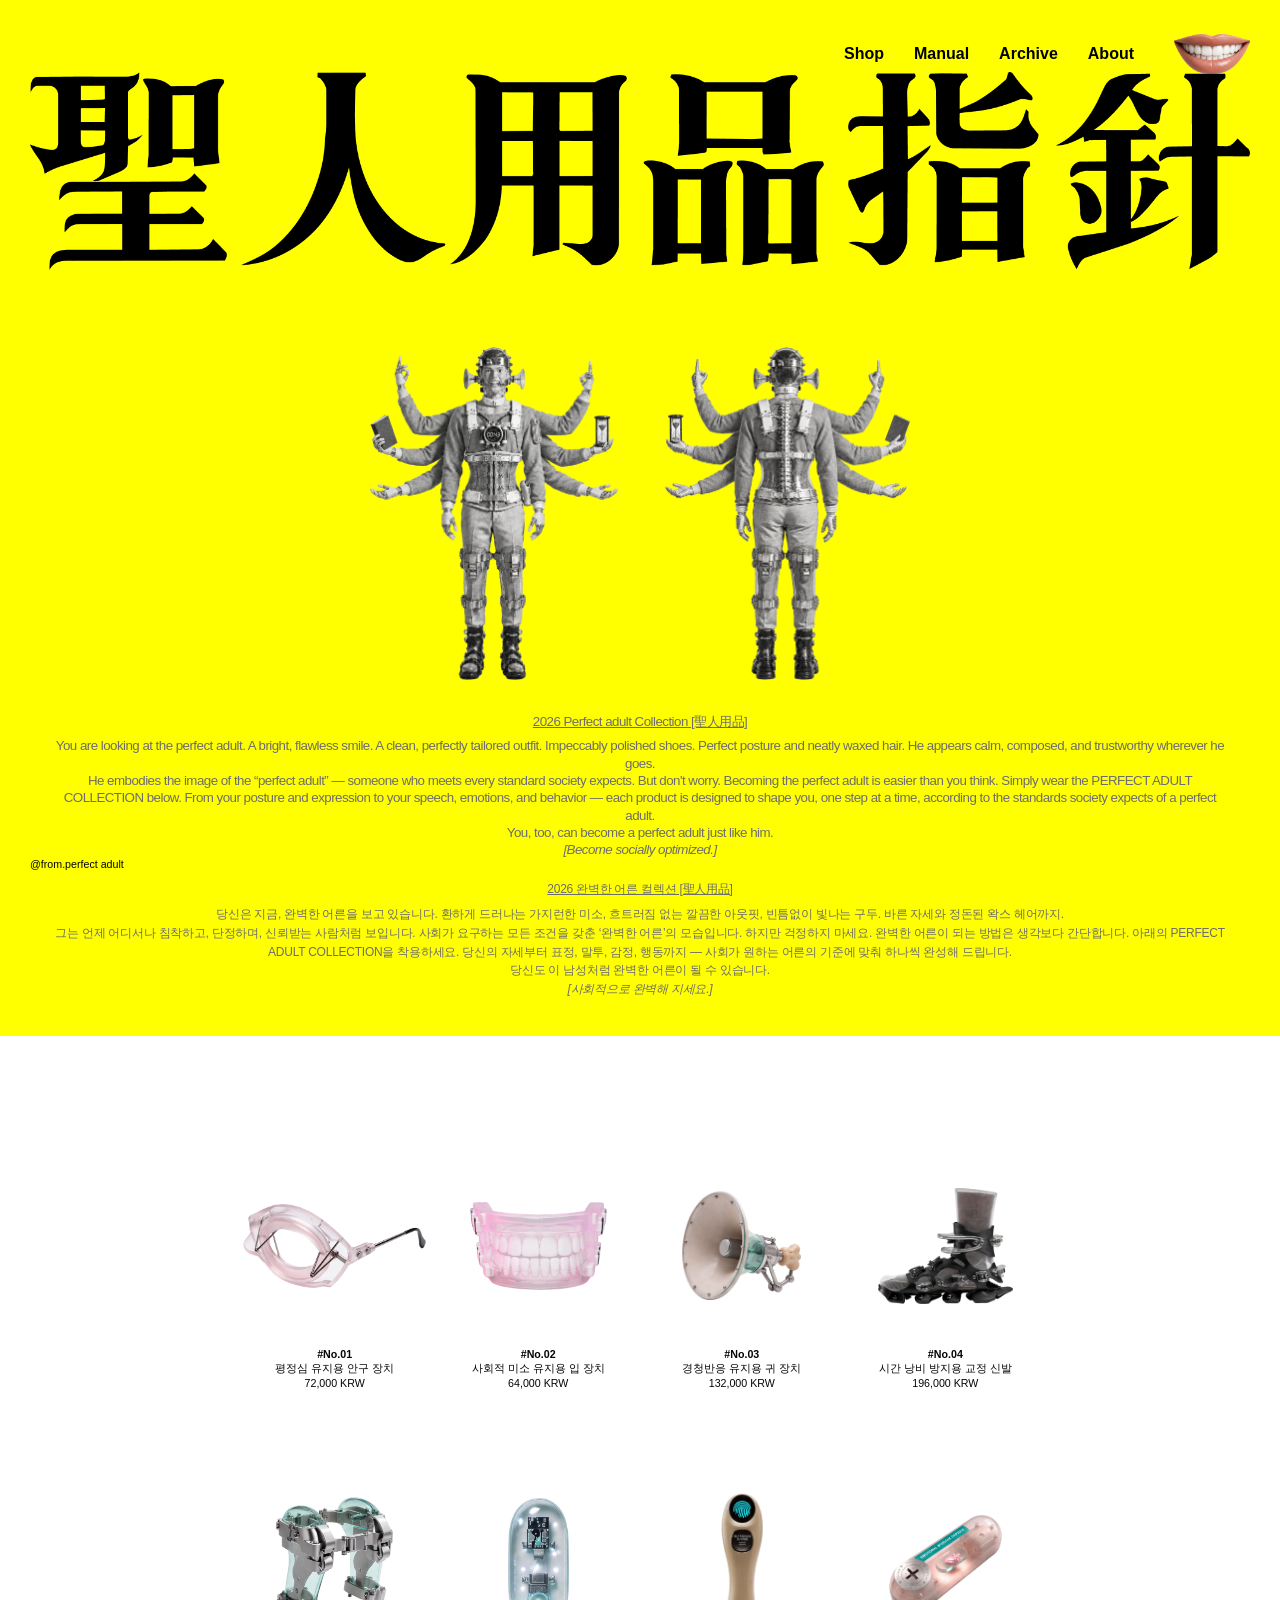
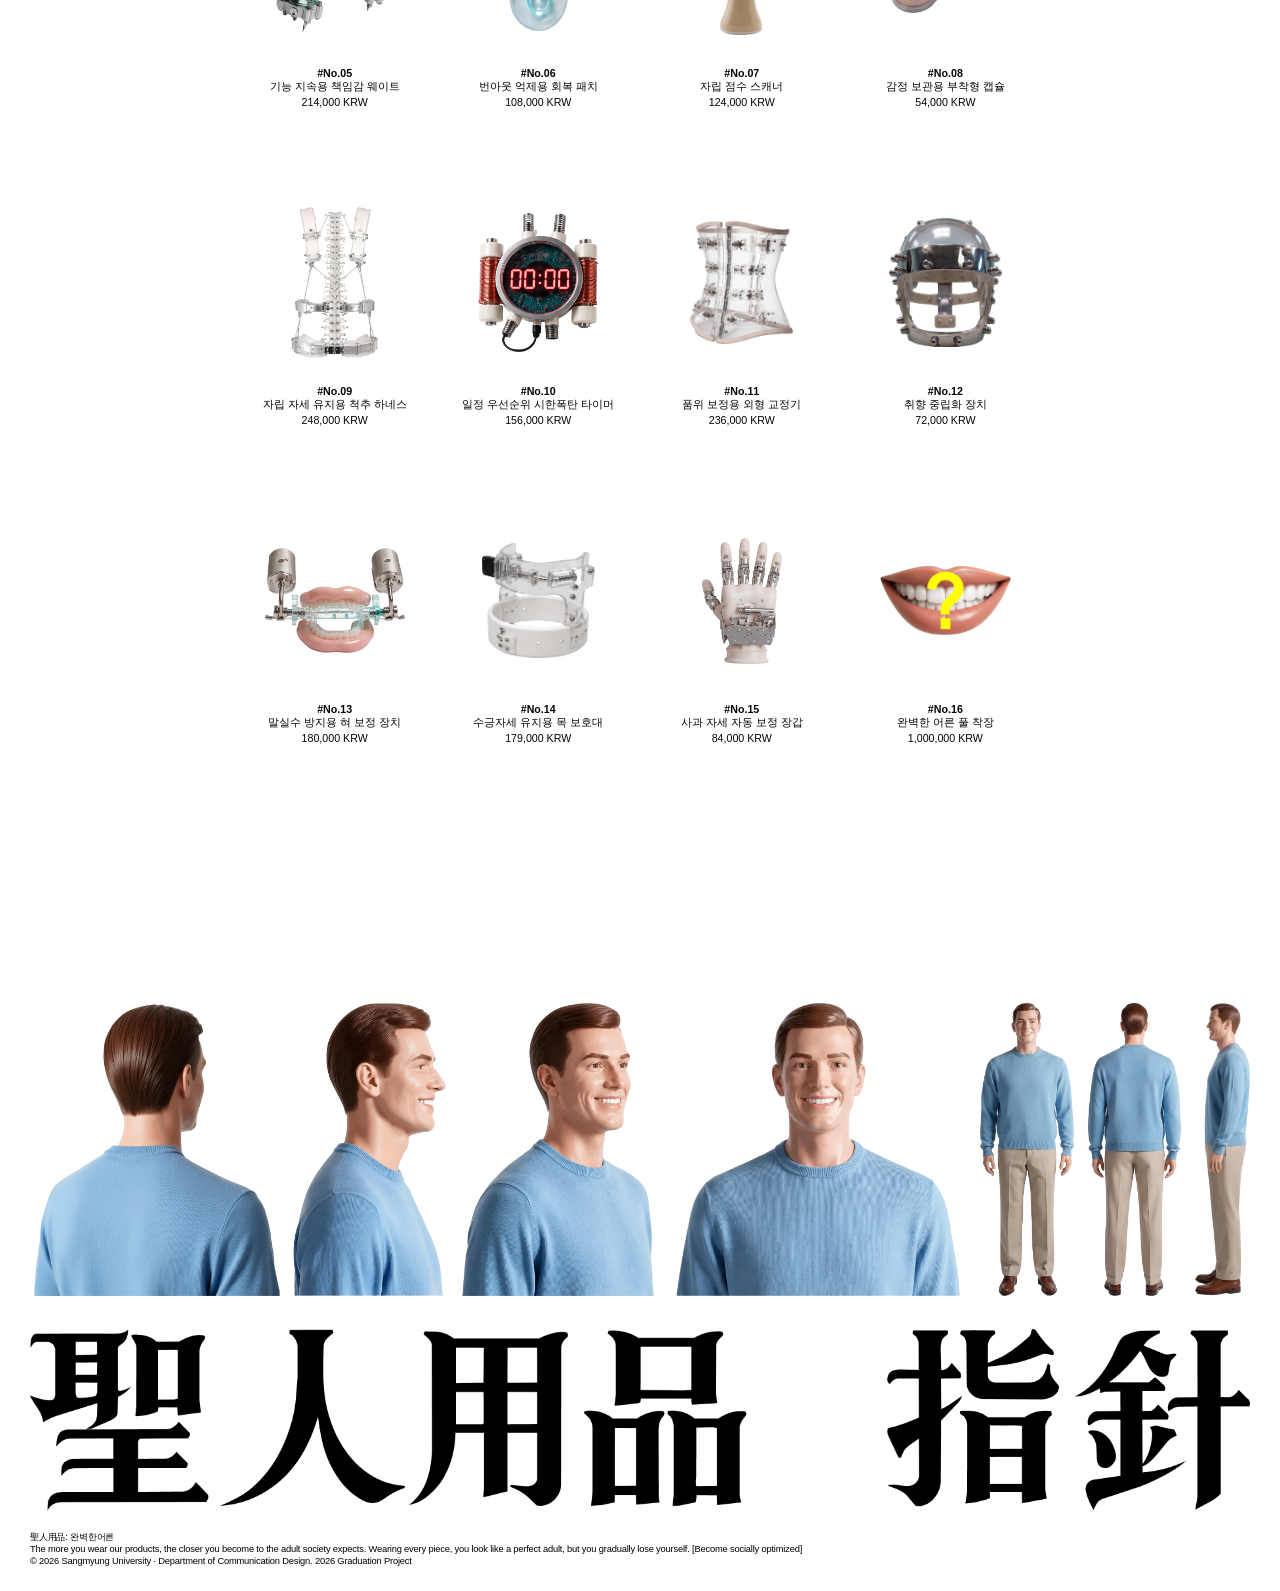
==== commit ee165e23: "Publish archive typography and current manual, product and menu styles" ====
--- a/index.html
+++ b/index.html
@@ -4,11 +4,11 @@
     <meta charset="UTF-8" />
     <meta name="viewport" content="width=device-width, initial-scale=1.0" />
     <title>聖人用品指針 | Shop</title>
-    <link rel="stylesheet" href="css/font.css?v=20261021-safari-fonts-1" />
-    <link rel="stylesheet" href="css/common.css?v=20261021-safari-fonts-1" />
+    <link rel="stylesheet" href="css/font.css?v=20261021-safari-fonts-2" />
+    <link rel="stylesheet" href="css/common.css?v=20261024-style-1" />
     <link rel="stylesheet" href="css/product-cards.css?v=20261019-mobile-2" />
     <link rel="stylesheet" href="css/pages/home.css?v=20261019-kr-weight-2" />
-    <link rel="stylesheet" href="css/browser-compat.css?v=20261021-safari-fonts-1" />
+    <link rel="stylesheet" href="css/browser-compat.css?v=20261024-style-1" />
   </head>
   <body data-page="shop">
     <script src="js/shared/data.js?v=20261017-product16-hq-1"></script>
--- a/css/font.css
+++ b/css/font.css
@@ -58,7 +58,7 @@
 /* 현재 사이트 글자만 포함한 동일 원본의 웹용 파일. 큰 제품명은 가상 Bold를 사용하지 않습니다. */
 @font-face {
   font-family: "Perfect Display";
-  src: url("../assets/fonts/web/SM3GyeonchulMyeongjo-Display.woff2") format("woff2");
+  src: url("../assets/fonts/web/SM3GyeonchulMyeongjo-Display.woff2?v=20261021-safari-fonts-2") format("woff2");
   font-style: normal;
   font-weight: 400;
   font-display: swap;
@@ -67,42 +67,42 @@
 /* 구형 Safari에서 가변 폰트의 기본 Thin 축으로 표시되지 않도록 굵기를 고정합니다. */
 @font-face {
   font-family: "Perfect Noto KR";
-  src: url("../assets/fonts/web/NotoSansKR-400.woff2") format("woff2");
+  src: url("../assets/fonts/web/NotoSansKR-400.woff2?v=20261021-safari-fonts-2") format("woff2");
   font-style: normal;
   font-weight: 400;
   font-display: swap;
 }
 @font-face {
   font-family: "Perfect Noto KR";
-  src: url("../assets/fonts/web/NotoSansKR-500.woff2") format("woff2");
+  src: url("../assets/fonts/web/NotoSansKR-500.woff2?v=20261021-safari-fonts-2") format("woff2");
   font-style: normal;
   font-weight: 500;
   font-display: swap;
 }
 @font-face {
   font-family: "Perfect Noto KR";
-  src: url("../assets/fonts/web/NotoSansKR-600.woff2") format("woff2");
+  src: url("../assets/fonts/web/NotoSansKR-600.woff2?v=20261021-safari-fonts-2") format("woff2");
   font-style: normal;
   font-weight: 600;
   font-display: swap;
 }
 @font-face {
   font-family: "Perfect Noto KR";
-  src: url("../assets/fonts/web/NotoSansKR-700.woff2") format("woff2");
+  src: url("../assets/fonts/web/NotoSansKR-700.woff2?v=20261021-safari-fonts-2") format("woff2");
   font-style: normal;
   font-weight: 700;
   font-display: swap;
 }
 @font-face {
   font-family: "Perfect Noto KR";
-  src: url("../assets/fonts/web/NotoSansKR-800.woff2") format("woff2");
+  src: url("../assets/fonts/web/NotoSansKR-800.woff2?v=20261021-safari-fonts-2") format("woff2");
   font-style: normal;
   font-weight: 800;
   font-display: swap;
 }
 @font-face {
   font-family: "Perfect Noto KR";
-  src: url("../assets/fonts/web/NotoSansKR-900.woff2") format("woff2");
+  src: url("../assets/fonts/web/NotoSansKR-900.woff2?v=20261021-safari-fonts-2") format("woff2");
   font-style: normal;
   font-weight: 900;
   font-display: swap;
--- a/css/common.css
+++ b/css/common.css
@@ -103,7 +103,7 @@
   --header-row-height: 48px;
   --header-logo-width: 190px;
   --header-mark-width: 76px;
-  --header-control-gap: 22px;
+  --header-control-gap: 40px;
 }
 
 .top-bar {
@@ -200,7 +200,7 @@
   /* Shop, Manual, Archive, About 사이의 간격입니다. */
   display: flex;
   align-items: center;
-  gap: 20px;
+  gap: 30px;
 }
 
 .nav-primary-group {
@@ -231,7 +231,9 @@
   gap: 3px;
 }
 
-.site-frame :is(.side-nav, .manual-side-nav, .archive-section-nav, .collection-index) a {
+.site-frame
+  :is(.side-nav, .manual-side-nav, .archive-section-nav, .collection-index)
+  a {
   display: block;
   margin: 0;
   color: #000;
@@ -251,19 +253,25 @@
 
 /* 투명하게 사라져 모든 페이지의 실제 배경색에 자연스럽게 섞입니다. */
 @media (hover: hover) and (pointer: fine) {
-  .site-frame :is(.side-nav, .manual-side-nav, .archive-section-nav, .collection-index) a:hover {
+  .site-frame
+    :is(.side-nav, .manual-side-nav, .archive-section-nav, .collection-index)
+    a:hover {
     opacity: 0;
   }
 }
 
-.site-frame :is(.side-nav, .manual-side-nav, .archive-section-nav, .collection-index) a:focus-visible {
+.site-frame
+  :is(.side-nav, .manual-side-nav, .archive-section-nav, .collection-index)
+  a:focus-visible {
   opacity: 1;
   outline: 1px solid currentColor;
   outline-offset: 4px;
 }
 
 @media (prefers-reduced-motion: reduce) {
-  .site-frame :is(.side-nav, .manual-side-nav, .archive-section-nav, .collection-index) a {
+  .site-frame
+    :is(.side-nav, .manual-side-nav, .archive-section-nav, .collection-index)
+    a {
     transition: none;
   }
 }
--- a/css/browser-compat.css
+++ b/css/browser-compat.css
@@ -10,23 +10,42 @@
   .purchase-modal,
   .purchase-backdrop,
   .detail-stamp-glow,
-  .detail-stamp-glow::before { top: 0; right: 0; bottom: 0; left: 0; }
-
-  .is-enhanced .archive-gallery { top: 150px; right: 0; bottom: 74px; left: 0; }
+  .detail-stamp-glow::before {
+    top: 0;
+    right: 0;
+    bottom: 0;
+    left: 0;
+  }
+
+  .is-enhanced .archive-gallery {
+    top: 150px;
+    right: 0;
+    bottom: 74px;
+    left: 0;
+  }
   .manual-hero,
   .manual-intro,
   .manual-section,
-  .manual-bilingual { margin-left: auto; margin-right: auto; }
+  .manual-bilingual {
+    margin-left: auto;
+    margin-right: auto;
+  }
 
   /* 이미지 버튼은 Safari 기본 버튼의 내부 여백·윤곽을 제거합니다. */
   .brand-toggle,
   .about-look-thumbnail,
   .about-viewer-controls button,
   .archive-controls button,
-  .detail-info-toggle { -webkit-appearance: none; }
-
-  .purchase-quantity-row dd { gap: 0; }
-  .purchase-quantity-row dd > * + * { margin-left: calc(10px * var(--stage-scale, 1)); }
+  .detail-info-toggle {
+    -webkit-appearance: none;
+  }
+
+  .purchase-quantity-row dd {
+    gap: 0;
+  }
+  .purchase-quantity-row dd > * + * {
+    margin-left: calc(10px * var(--stage-scale, 1));
+  }
 
   .about-look-thumbnail:focus,
   .about-product-cut:focus,
@@ -34,7 +53,10 @@
   .archive-controls button:focus,
   .archive-project-link:focus,
   .side-nav a:focus,
-  .page-side-nav a:focus { outline: 1px solid currentColor; outline-offset: 4px; }
+  .page-side-nav a:focus {
+    outline: 1px solid currentColor;
+    outline-offset: 4px;
+  }
 
   /* :is와 :focus-visible도 지원하지 않는 세대이므로 메뉴의 기본 스타일은 일반 선택자로 적용합니다. */
   .site-frame .side-nav a,
@@ -48,14 +70,19 @@
     white-space: nowrap;
     transition: opacity 180ms ease;
   }
-  .site-frame .page-side-nav a { white-space: normal; }
+  .site-frame .page-side-nav a {
+    white-space: normal;
+  }
   @media (hover: hover) and (pointer: fine) {
     .site-frame .side-nav a:hover,
     .site-frame .manual-side-nav a:hover,
     .site-frame .archive-section-nav a:hover,
-    .site-frame .collection-index a:hover { opacity: 0; }
+    .site-frame .collection-index a:hover {
+      opacity: 0;
+    }
     .detail-info-toggle:hover .detail-info-stamp {
-      filter: grayscale(1) brightness(0.82) blur(calc(3px * var(--stage-scale, 1)));
+      filter: grayscale(1) brightness(0.82)
+        blur(calc(3px * var(--stage-scale, 1)));
     }
     .detail-info-toggle:not(.is-open):hover .detail-info-stamp-red,
     .detail-info-toggle.is-open:hover .detail-info-stamp-gray {
@@ -65,72 +92,151 @@
   }
   @media (min-width: 1001px) {
     .about-viewer-footer,
-    .about-list-heading { gap: 0; }
+    .about-list-heading {
+      gap: 0;
+    }
     .about-viewer-controls,
-    .about-list-heading > * + * { margin-left: 16px; }
+    .about-list-heading > * + * {
+      margin-left: 16px;
+    }
   }
   @media (max-width: 760px) {
-    .is-enhanced .archive-gallery { top: 154px; right: 0; bottom: 70px; left: 0; }
+    .is-enhanced .archive-gallery {
+      top: 154px;
+      right: 0;
+      bottom: 70px;
+      left: 0;
+    }
     .detail-gallery,
     .detail-gallery-scroll,
     .detail-info-toggle,
     .detail-info-toggle.is-released,
     .detail-actions,
     .detail-actions.is-released,
-    .detail-related-products { top: auto; right: auto; bottom: auto; left: auto; }
-    .page-side-nav { gap: 0; margin: -4px -9px; }
+    .detail-related-products {
+      top: auto;
+      right: auto;
+      bottom: auto;
+      left: auto;
+    }
+    .page-side-nav {
+      gap: 0;
+      margin: -4px -9px;
+    }
     .site-frame .page-side-nav > *,
-    .site-frame .page-side-nav > a { margin: 4px 9px; }
+    .site-frame .page-side-nav > a {
+      margin: 4px 9px;
+    }
   }
   @media (max-height: 560px) {
-    .is-enhanced .archive-gallery { top: auto; right: auto; bottom: auto; left: auto; }
+    .is-enhanced .archive-gallery {
+      top: auto;
+      right: auto;
+      bottom: auto;
+      left: auto;
+    }
   }
 }
 
 @supports not (height: 100svh) {
-  .page-side-index { max-height: calc(100vh - 152px); }
-  .about-page { height: calc(100vh - 108px); }
-  .about-viewer-controls button { top: calc(50vh - 108px); }
-  .archive-page { --archive-image-height: max(160px, min(64vh, calc(100vh - 350px))); }
-  .archive-page.is-enhanced { height: calc(100vh + var(--archive-steps) * 85vh); }
-  .archive-stage { min-height: 100vh; }
-  .is-enhanced .archive-stage { height: 100vh; }
+  .page-side-index {
+    max-height: calc(100vh - 152px);
+  }
+  .about-page {
+    height: calc(100vh - 108px);
+  }
+  .about-viewer-controls button {
+    top: calc(50vh - 108px);
+  }
+  .archive-page {
+    --archive-image-height: max(160px, min(64vh, calc(100vh - 350px)));
+  }
+  .archive-page.is-enhanced {
+    height: calc(100vh + var(--archive-steps) * 85vh);
+  }
+  .archive-stage {
+    min-height: 100vh;
+  }
+  .is-enhanced .archive-stage {
+    height: 100vh;
+  }
 
   @media (max-width: 760px) {
-    .page-side-index { max-height: none; }
-    .home-intro { min-height: 100vh; }
-    .archive-page { --archive-image-height: max(120px, min(56vh, calc(100vh - 370px))); }
+    .page-side-index {
+      max-height: none;
+    }
+    .home-intro {
+      min-height: 100vh;
+    }
+    .archive-page {
+      --archive-image-height: max(120px, min(56vh, calc(100vh - 370px)));
+    }
     .detail-info-overlay,
-    .detail-info-overlay.is-long-quote { height: 100vh; }
-    .purchase-dialog { max-height: calc(100vh - 32px); }
+    .detail-info-overlay.is-long-quote {
+      height: 100vh;
+    }
+    .purchase-dialog {
+      max-height: calc(100vh - 32px);
+    }
   }
   @media (max-height: 560px) {
     .archive-page.is-enhanced,
-    .is-enhanced .archive-stage { height: auto; }
-    .archive-image-wrap { height: 65vh; }
+    .is-enhanced .archive-stage {
+      height: auto;
+    }
+    .archive-image-wrap {
+      height: 65vh;
+    }
   }
 }
 
 /* aspect-ratio를 지원하지 않는 Safari에서도 절대 배치 이미지의 부모 크기를 확보합니다. */
 @supports not (aspect-ratio: 1 / 1) {
-  .intro-hero-image-pair-front { width: calc(min(calc(500px * var(--stage-scale, 1)), 60vh) * 997 / 1343); }
-  .intro-hero-image-pair-back { width: calc(min(calc(500px * var(--stage-scale, 1)), 60vh) * 984 / 1339); }
-  .about-look-thumbnail::before { content: ""; display: block; padding-top: 133.333333%; }
+  .intro-hero-image-pair-front {
+    width: calc(min(calc(500px * var(--stage-scale, 1)), 60vh) * 997 / 1343);
+  }
+  .intro-hero-image-pair-back {
+    width: calc(min(calc(500px * var(--stage-scale, 1)), 60vh) * 984 / 1339);
+  }
+  .about-look-thumbnail::before {
+    content: "";
+    display: block;
+    padding-top: 133.333333%;
+  }
 
   /* 같은 세대의 Safari에서 Flex gap이 없더라도 상단 메뉴 간격을 확보합니다. */
   .top-bar,
-  .nav-primary-group { gap: 0; }
-  .menu-panel { padding-left: var(--header-control-gap); }
-  .brand-toggle { margin-left: var(--header-control-gap); }
-  .site-frame .nav-primary-group > a + a { margin-left: 20px; }
+  .nav-primary-group {
+    gap: 0;
+  }
+  .menu-panel {
+    padding-left: var(--header-control-gap);
+  }
+  .brand-toggle {
+    margin-left: var(--header-control-gap);
+  }
+  .site-frame .nav-primary-group > a + a {
+    margin-left: 40px;
+  }
 
   @media (max-width: 760px) {
     .intro-hero-image-pair-front,
-    .intro-hero-image-pair-back { width: 100%; }
-    .intro-hero-image-pair::before { content: ""; display: block; }
-    .intro-hero-image-pair-front::before { padding-top: 134.704112%; }
-    .intro-hero-image-pair-back::before { padding-top: 136.077236%; }
-    .site-frame .nav-primary-group > a + a { margin-left: 6px; }
+    .intro-hero-image-pair-back {
+      width: 100%;
+    }
+    .intro-hero-image-pair::before {
+      content: "";
+      display: block;
+    }
+    .intro-hero-image-pair-front::before {
+      padding-top: 134.704112%;
+    }
+    .intro-hero-image-pair-back::before {
+      padding-top: 136.077236%;
+    }
+    .site-frame .nav-primary-group > a + a {
+      margin-left: 6px;
+    }
   }
 }
 
@@ -145,18 +251,26 @@
   -webkit-mask-image: url("../assets/graphics/manual-logo-tile.svg?v=20261020-all-pages-4");
   mask-image: url("../assets/graphics/manual-logo-tile.svg?v=20261020-all-pages-4");
 }
-.image-format-fallback .manual-logo-background { z-index: 0; }
+.image-format-fallback .manual-logo-background {
+  z-index: 0;
+}
 
 /* 제품 이동은 archive.js가 담당합니다. 브라우저의 문서 스냅과 중복되지 않게 합니다. */
-html.archive-scroll { scroll-snap-type: none; }
+html.archive-scroll {
+  scroll-snap-type: none;
+}
 
 /* Safari 13에서는 WebP 커서 대신 동일한 PNG 커서를 사용합니다. */
 html.image-format-fallback,
 .image-format-fallback body,
 .image-format-fallback body * {
-  cursor: url("../assets/graphics/mouse-cursor-large.png") 16 10, auto !important;
+  cursor:
+    url("../assets/graphics/mouse-cursor-large.png") 16 10,
+    auto !important;
 }
 
 @media (prefers-reduced-motion: reduce) {
-  html { scroll-behavior: auto; }
-}
+  html {
+    scroll-behavior: auto;
+  }
+}
